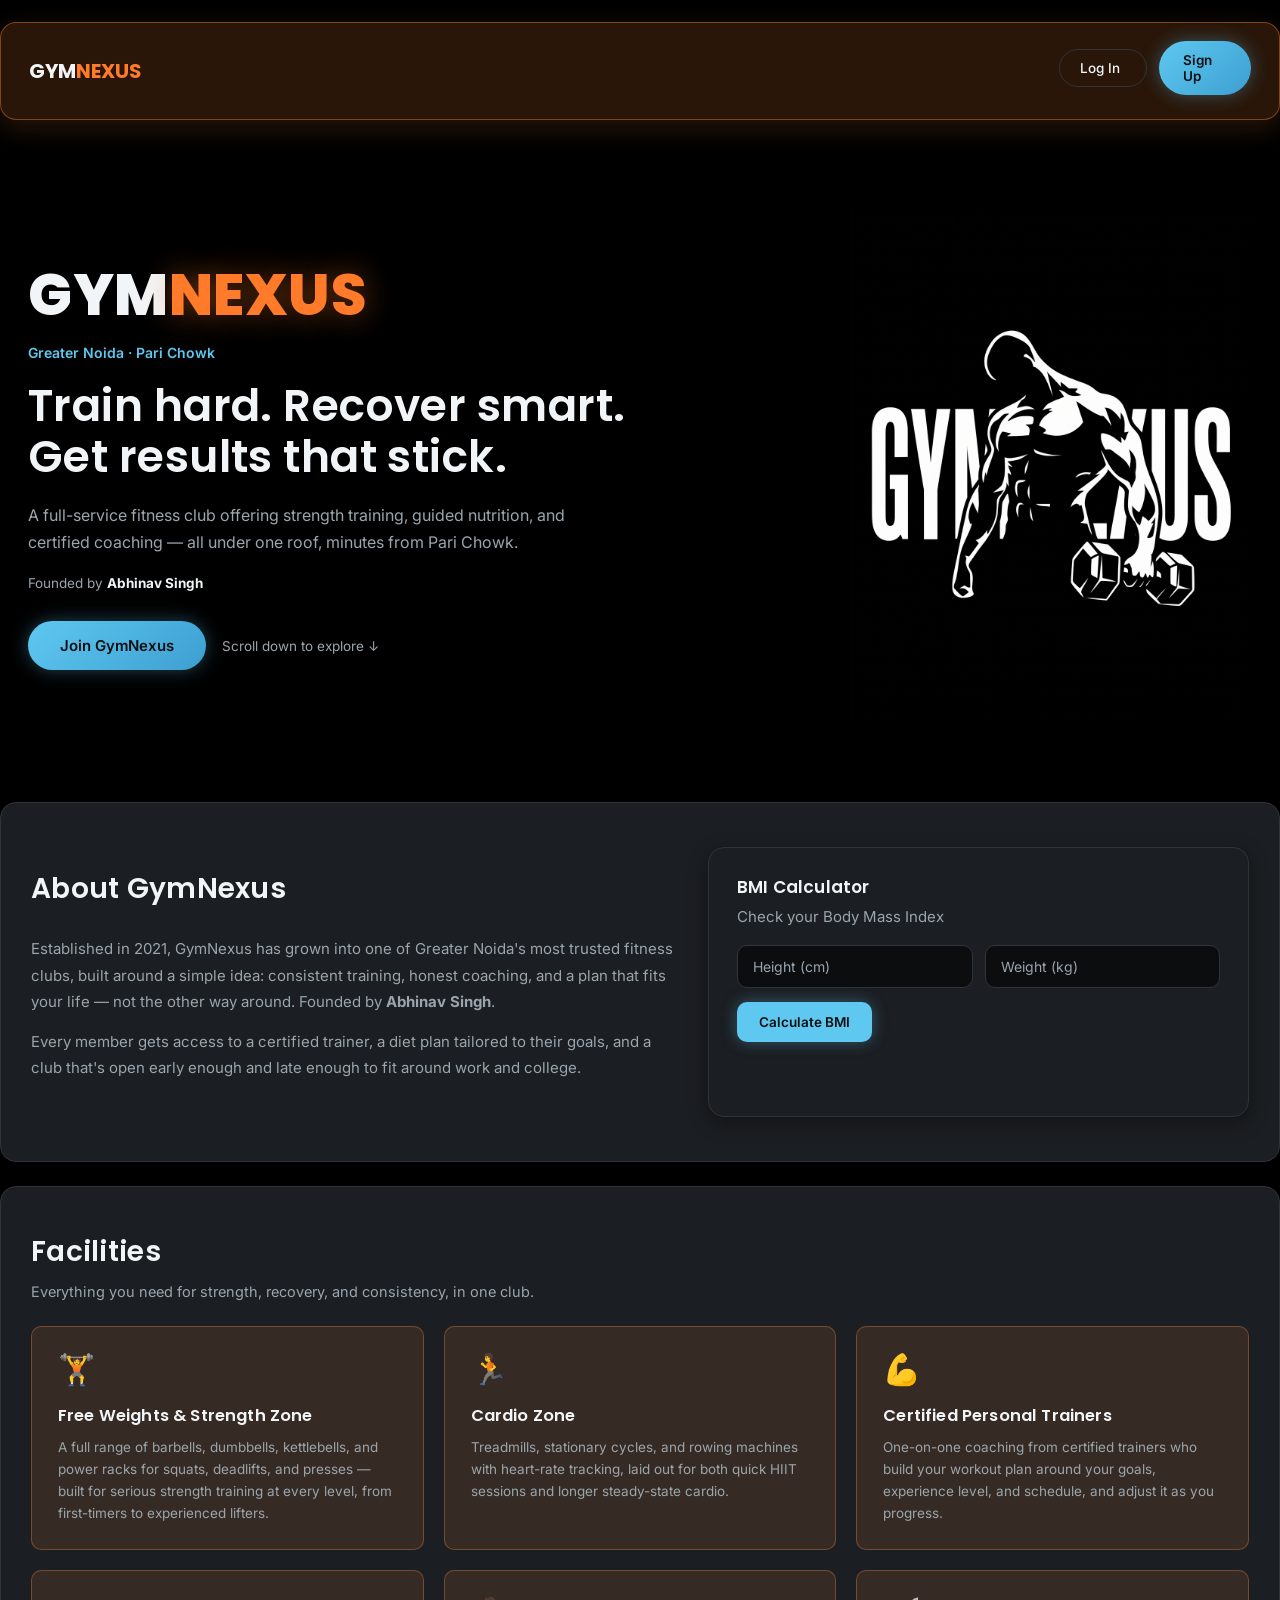
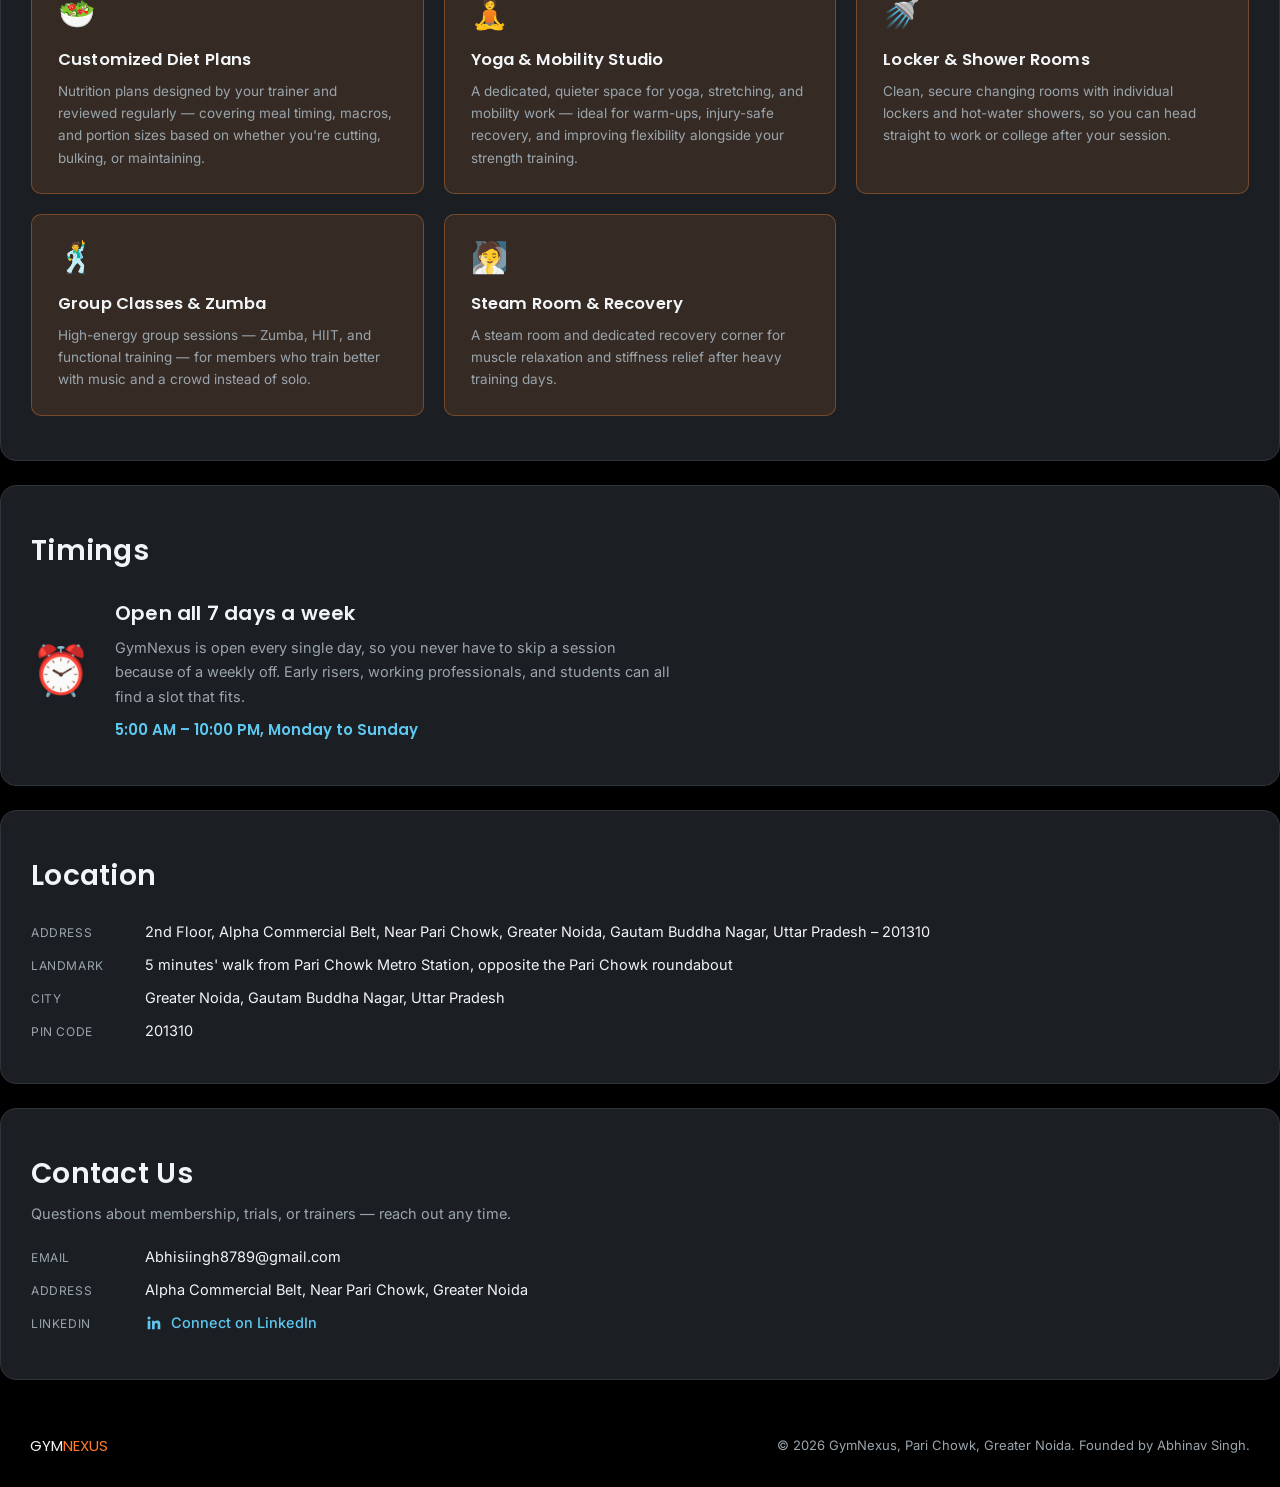
==== index.html @ 22362a80 "Initial GymNexus WORK INSIDE FRONTED ADDED BMI CALCULATOR" ====
<!DOCTYPE html>
<html lang="en">
<head>
<meta charset="UTF-8">
<meta name="viewport" content="width=device-width, initial-scale=1.0">
<title>GymNexus — Greater Noida</title>
<link rel="preconnect" href="https://fonts.googleapis.com">
<link href="https://fonts.googleapis.com/css2?family=Poppins:wght@500;600;700;800&family=Inter:wght@400;500;600&display=swap" rel="stylesheet">
<link rel="stylesheet" href="css/style.css">
<link rel="stylesheet" href="css/landing.css">
</head>
<body class="landing">

<nav class="navbar glass">
  <div class="mark">GYM<span>NEXUS</span></div>
  <div class="actions">
    <button class="btn-outline" onclick="openAuth('login')">Log In</button>
    <button class="btn-glow" onclick="openAuth('signup')">Sign Up</button>
  </div>
</nav>

<!-- HERO -->
<section class="hero">
  <div class="hero-content">
    <div class="hero-logo">GYM<span>NEXUS</span></div>
    <div class="eyebrow">Greater Noida · Pari Chowk</div>
    <h1>Train hard. Recover smart. Get results that stick.</h1>
    <p>A full-service fitness club offering strength training, guided nutrition, and certified coaching — all under one roof, minutes from Pari Chowk.</p>
    <div class="founder-note">Founded by <strong>Abhinav Singh</strong></div>
    <div class="cta-row">
      <button class="btn-glow lg pulse" onclick="openAuth('signup')">Join GymNexus</button>
      <button class="scroll-hint" onclick="document.getElementById('facilities').scrollIntoView({behavior:'smooth'})">Scroll down to explore ↓</button>
    </div>
  </div>
  <div class="hero-visual">
    <img src="assets/bodybuilder.png" alt="GymNexus">
  </div>
</section>

<!-- ABOUT / OWNER -->
<section class="section" id="about">
  <div class="section-inner glass">
    <div class="about-grid">
      <div>
        <div class="section-head"><h2>About GymNexus</h2></div>
        <p>Established in 2021, GymNexus has grown into one of Greater Noida's most trusted fitness clubs, built around a simple idea: consistent training, honest coaching, and a plan that fits your life — not the other way around. Founded by <strong>Abhinav Singh</strong>.</p>
        <p>Every member gets access to a certified trainer, a diet plan tailored to their goals, and a club that's open early enough and late enough to fit around work and college.</p>
      </div>
      <div class="bmi-card glass">
        <h3>BMI Calculator</h3>
        <p class="bmi-sub">Check your Body Mass Index</p>
        <div class="form-row">
          <input id="bmiHeight" type="number" placeholder="Height (cm)">
          <input id="bmiWeight" type="number" placeholder="Weight (kg)">
        </div>
        <button class="action" onclick="calculateBMI()">Calculate BMI</button>
        <div id="bmiResult" class="bmi-result"></div>
      </div>
    </div>
  </div>
</section>

<!-- FACILITIES -->
<section class="section" id="facilities">
  <div class="section-inner glass">
    <div class="section-head">
      <h2>Facilities</h2>
      <p>Everything you need for strength, recovery, and consistency, in one club.</p>
    </div>
    <div class="facility-grid">
      <div class="facility-card info-card">
        <span class="icon">🏋️</span>
        <h3>Free Weights & Strength Zone</h3>
        <p>A full range of barbells, dumbbells, kettlebells, and power racks for squats, deadlifts, and presses — built for serious strength training at every level, from first-timers to experienced lifters.</p>
      </div>
      <div class="facility-card info-card">
        <span class="icon">🏃</span>
        <h3>Cardio Zone</h3>
        <p>Treadmills, stationary cycles, and rowing machines with heart-rate tracking, laid out for both quick HIIT sessions and longer steady-state cardio.</p>
      </div>
      <div class="facility-card info-card">
        <span class="icon">💪</span>
        <h3>Certified Personal Trainers</h3>
        <p>One-on-one coaching from certified trainers who build your workout plan around your goals, experience level, and schedule, and adjust it as you progress.</p>
      </div>
      <div class="facility-card info-card">
        <span class="icon">🥗</span>
        <h3>Customized Diet Plans</h3>
        <p>Nutrition plans designed by your trainer and reviewed regularly — covering meal timing, macros, and portion sizes based on whether you're cutting, bulking, or maintaining.</p>
      </div>
      <div class="facility-card info-card">
        <span class="icon">🧘</span>
        <h3>Yoga & Mobility Studio</h3>
        <p>A dedicated, quieter space for yoga, stretching, and mobility work — ideal for warm-ups, injury-safe recovery, and improving flexibility alongside your strength training.</p>
      </div>
      <div class="facility-card info-card">
        <span class="icon">🚿</span>
        <h3>Locker & Shower Rooms</h3>
        <p>Clean, secure changing rooms with individual lockers and hot-water showers, so you can head straight to work or college after your session.</p>
      </div>
      <div class="facility-card info-card">
        <span class="icon">🕺</span>
        <h3>Group Classes & Zumba</h3>
        <p>High-energy group sessions — Zumba, HIIT, and functional training — for members who train better with music and a crowd instead of solo.</p>
      </div>
      <div class="facility-card info-card">
        <span class="icon">🧖</span>
        <h3>Steam Room & Recovery</h3>
        <p>A steam room and dedicated recovery corner for muscle relaxation and stiffness relief after heavy training days.</p>
      </div>
    </div>
  </div>
</section>

<!-- TIMINGS -->
<section class="section" id="timings">
  <div class="section-inner glass">
    <div class="section-head"><h2>Timings</h2></div>
    <div class="timings-single">
      <div class="icon-big">⏰</div>
      <div>
        <h3>Open all 7 days a week</h3>
        <p>GymNexus is open every single day, so you never have to skip a session because of a weekly off. Early risers, working professionals, and students can all find a slot that fits.</p>
        <div class="hours">5:00 AM – 10:00 PM, Monday to Sunday</div>
      </div>
    </div>
  </div>
</section>

<!-- LOCATION -->
<section class="section" id="location">
  <div class="section-inner glass">
    <div class="section-head"><h2>Location</h2></div>
    <div class="info-list">
      <div class="row"><div class="k">Address</div><div class="v">2nd Floor, Alpha Commercial Belt, Near Pari Chowk, Greater Noida, Gautam Buddha Nagar, Uttar Pradesh – 201310</div></div>
      <div class="row"><div class="k">Landmark</div><div class="v">5 minutes' walk from Pari Chowk Metro Station, opposite the Pari Chowk roundabout</div></div>
      <div class="row"><div class="k">City</div><div class="v">Greater Noida, Gautam Buddha Nagar, Uttar Pradesh</div></div>
      <div class="row"><div class="k">PIN Code</div><div class="v">201310</div></div>
    </div>
  </div>
</section>

<!-- CONTACT -->
<section class="section" id="contact">
  <div class="section-inner glass">
    <div class="section-head">
      <h2>Contact Us</h2>
      <p>Questions about membership, trials, or trainers — reach out any time.</p>
    </div>
    <div class="info-list">
      <div class="row"><div class="k">Email</div><div class="v">Abhisiingh8789@gmail.com</div></div>
      <div class="row"><div class="k">Address</div><div class="v">Alpha Commercial Belt, Near Pari Chowk, Greater Noida</div></div>
      <div class="row"><div class="k">LinkedIn</div><div class="v">
        <a class="social-link" href="https://www.linkedin.com/in/abhinav-singh-5790a42b5/" target="_blank" rel="noopener">
          <svg viewBox="0 0 24 24" width="18" height="18" fill="currentColor"><path d="M20.45 20.45h-3.55v-5.57c0-1.33-.02-3.04-1.85-3.04-1.85 0-2.14 1.45-2.14 2.94v5.67H9.36V9h3.41v1.56h.05c.47-.9 1.63-1.85 3.36-1.85 3.6 0 4.27 2.37 4.27 5.45v6.29zM5.34 7.43a2.06 2.06 0 1 1 0-4.12 2.06 2.06 0 0 1 0 4.12zM7.12 20.45H3.56V9h3.56v11.45z"/></svg>
          <span>Connect on LinkedIn</span>
        </a>
      </div></div>
    </div>
  </div>
</section>

<footer>
  <div class="mark">GYM<span>NEXUS</span></div>
  <div>© 2026 GymNexus, Pari Chowk, Greater Noida. Founded by Abhinav Singh.</div>
</footer>

<!-- AUTH MODAL -->
<div class="modal-overlay" id="authModal">
  <div class="modal-box glass">
    <div class="modal-head">
      <h2>Welcome to GymNexus</h2>
      <button class="modal-close" onclick="closeAuth()">✕</button>
    </div>
    <div class="modal-tabs">
      <button id="tabLogin" class="active" onclick="switchTab('login')">Log In</button>
      <button id="tabSignup" onclick="switchTab('signup')">Sign Up</button>
    </div>
    <div class="modal-body">
      <form class="modal-form active" id="formLogin" onsubmit="event.preventDefault(); submitAuth('login')">
        <label>Email or Phone</label>
        <input id="loginId" placeholder="you@example.com" required>
        <label>Password</label>
        <input id="loginPass" type="password" placeholder="••••••••" required>
        <label>Log In As</label>
        <select id="loginRole">
          <option value="member">Member</option>
          <option value="admin">Admin</option>
        </select>
        <button type="submit" class="btn-glow">Log In</button>
      </form>
      <form class="modal-form" id="formSignup" onsubmit="event.preventDefault(); submitAuth('signup')">
        <label>Full Name</label>
        <input id="suName" placeholder="Your name" required>
        <label>Phone</label>
        <input id="suPhone" placeholder="Phone number" required>
        <label>Password</label>
        <input id="suPass" type="password" placeholder="Create a password" required>
        <label>Choose a Plan</label>
        <select id="suPlan">
          <option value="monthly">Monthly — ₹1,500 / month</option>
          <option value="quarterly">Quarterly — ₹4,000 / 3 months</option>
          <option value="yearly">Yearly — ₹12,000 / year</option>
        </select>
        <button type="submit" class="btn-glow">Create Account</button>
      </form>
    </div>
  </div>
</div>

<script src="js/landing.js"></script>
</body>
</html>
---- css/style.css ----
/* ============================================
   GymNexus — Shared Theme (solid, no glass)
   Charcoal black base + light blue accent
   ============================================ */

:root{
  --bg:#000000;
  --panel:#1b1e22;
  --panel-alt:#22262b;
  --border:#2f343a;
  --blue:#5ec8f0;
  --blue-soft:rgba(94,200,240,0.16);
  --blue-glow:rgba(94,200,240,0.35);
  --orange:#ff7a29;
  --orange-glow:rgba(255,122,41,0.45);
  --text:#f2f5f7;
  --text-dim:#9aa5ad;
  --good:#7fe0ac;
  --warn:#f0c95e;
  --bad:#f28b7e;
  --radius:16px;
  --radius-sm:10px;
}

*{box-sizing:border-box; margin:0; padding:0;}
html,body{height:100%;}
body{
  background:var(--bg);
  color:var(--text);
  font-family:'Inter',sans-serif;
  font-size:15px;
  min-height:100vh;
}

h1,h2,h3,.display{font-family:'Poppins',sans-serif; font-weight:600; letter-spacing:0.01em;}

/* ---------------- Layout shell ---------------- */
.shell{display:flex; min-height:100vh; padding:22px; gap:22px;}

/* Solid card (previously glass) */
.glass{
  background:var(--panel);
  border:1px solid var(--border);
  border-radius:var(--radius);
  box-shadow:0 6px 20px rgba(0,0,0,0.35);
}

/* ---------------- Sidebar ---------------- */
.sidebar{
  width:240px;
  flex-shrink:0;
  display:flex;
  flex-direction:column;
  height:calc(100vh - 44px);
  position:sticky;
  top:22px;
}
.brand{padding:30px 24px 24px; border-bottom:1px solid var(--border);}
.brand .mark{font-family:'Poppins',sans-serif; font-size:23px; font-weight:700; color:var(--text);}
.brand .mark span{color:var(--orange);}
.brand .sub{color:var(--text-dim); font-size:11.5px; margin-top:5px; letter-spacing:0.06em; text-transform:uppercase;}
nav{padding:18px 14px; flex:1;}
nav button{
  display:flex; align-items:center; gap:12px; width:100%; text-align:left;
  background:none; border:none; color:var(--text-dim);
  font-family:'Inter',sans-serif; font-size:14.5px; font-weight:500;
  padding:13px 16px; border-radius:var(--radius-sm); cursor:pointer; margin-bottom:6px;
  transition:background 0.15s, color 0.15s;
}
nav button .dot{width:7px; height:7px; border-radius:50%; background:var(--text-dim); flex-shrink:0; transition:background 0.15s, box-shadow 0.15s;}
nav button:hover{background:var(--panel-alt); color:var(--text);}
nav button.active{background:var(--blue-soft); color:var(--text);}
nav button.active .dot{background:var(--blue); box-shadow:0 0 8px var(--blue-glow);}
.sidebar-foot{padding:18px 24px; border-top:1px solid var(--border); color:var(--text-dim); font-size:12.5px; line-height:1.6;}
.sidebar-foot strong{color:var(--text);}

/* ---------------- Main ---------------- */
main{flex:1; min-width:0; display:flex; flex-direction:column; gap:22px;}
.topbar{display:flex; align-items:center; justify-content:space-between; padding:24px 32px;}
.topbar h1{font-size:23px;}
.topbar .meta{color:var(--text-dim); font-size:13px;}
.content{flex:1; display:flex; flex-direction:column; gap:22px;}
.section{display:none; flex-direction:column; gap:22px;}
.section.active{display:flex;}

/* ---------------- Stat blocks ---------------- */
.stats-row{display:grid; grid-template-columns:repeat(4,1fr); gap:18px;}
.stat-block{padding:26px 28px;}
.stat-block .num{font-family:'Poppins',sans-serif; font-size:46px; font-weight:700; line-height:1; color:var(--text);}
.stat-block .num.accent{color:var(--blue);}
.stat-block .label{color:var(--text-dim); font-size:13px; margin-top:10px; letter-spacing:0.03em;}

/* ---------------- Panels ---------------- */
.panel{padding:0;}
.panel-head{display:flex; justify-content:space-between; align-items:center; padding:20px 26px; border-bottom:1px solid var(--border);}
.panel-head h2{font-size:18px;}
.panel-body{padding:22px 26px;}

table{width:100%; border-collapse:collapse;}
th{text-align:left; color:var(--text-dim); font-size:12px; letter-spacing:0.05em; text-transform:uppercase; padding:10px 12px; border-bottom:1px solid var(--border); font-weight:500;}
td{padding:14px 12px; border-bottom:1px solid var(--border); font-size:14.5px;}
tr:last-child td{border-bottom:none;}

.pill{display:inline-block; padding:5px 13px; border-radius:20px; font-size:12.5px; font-weight:500; letter-spacing:0.02em;}
.pill.active, .pill.present{background:rgba(127,224,172,0.14); color:var(--good);}
.pill.expiring{background:rgba(240,201,94,0.14); color:var(--warn);}
.pill.expired, .pill.absent{background:rgba(242,139,126,0.14); color:var(--bad);}

/* ---------------- Buttons ---------------- */
button.action{
  background:var(--blue); color:#0e1013; border:none; font-family:'Inter',sans-serif;
  font-weight:600; font-size:13.5px; padding:12px 22px; cursor:pointer; border-radius:var(--radius-sm);
  box-shadow:0 0 16px var(--blue-glow); transition:filter 0.15s, box-shadow 0.15s;
}
button.action:hover{filter:brightness(1.1); box-shadow:0 0 26px var(--blue-glow);}
button.ghost{
  background:var(--panel-alt); border:1px solid var(--border); color:var(--text-dim);
  font-size:13px; padding:9px 16px; cursor:pointer; border-radius:var(--radius-sm);
  font-family:'Inter',sans-serif; transition:color 0.15s, border-color 0.15s;
}
button.ghost:hover{color:var(--text); border-color:var(--blue);}

/* ---------------- Cards grid (trainers, etc.) ---------------- */
.grid-cards{display:grid; grid-template-columns:repeat(auto-fill,minmax(240px,1fr)); gap:18px;}
.info-card{background:var(--panel-alt); border:1px solid var(--border); border-radius:var(--radius-sm); padding:20px 22px;}
.info-card .name{font-family:'Poppins',sans-serif; font-size:18.5px; margin-bottom:5px;}
.info-card .spec{color:var(--blue); font-size:13px; margin-bottom:12px;}
.info-card .contact{color:var(--text-dim); font-size:13.5px;}

/* ---------------- Forms ---------------- */
.form-row{display:flex; gap:12px; margin-bottom:14px; flex-wrap:wrap;}
.form-row input, .form-row select{
  background:#0b0d0f; border:1px solid var(--border); color:var(--text);
  padding:12px 15px; border-radius:var(--radius-sm); font-family:'Inter',sans-serif;
  font-size:14px; flex:1; min-width:150px;
}
.form-row input::placeholder{color:var(--text-dim);}
.form-row input:focus, .form-row select:focus{outline:1px solid var(--blue);}

.empty{color:var(--text-dim); font-size:14px; padding:24px 0; text-align:center;}

/* ---------------- Member-side extras ---------------- */
.profile-card{display:flex; align-items:center; gap:20px; padding:26px 28px;}
.avatar{
  width:68px; height:68px; border-radius:50%; background:var(--blue-soft); color:var(--blue);
  display:flex; align-items:center; justify-content:center; font-family:'Poppins',sans-serif;
  font-size:24px; font-weight:600; flex-shrink:0;
}
.profile-card .pname{font-size:21px; font-family:'Poppins',sans-serif;}
.profile-card .pmeta{color:var(--text-dim); font-size:13.5px; margin-top:3px;}

.progress-track{width:100%; height:9px; border-radius:6px; background:var(--panel-alt); overflow:hidden; margin-top:12px;}
.progress-fill{height:100%; background:var(--blue); border-radius:6px; box-shadow:0 0 10px var(--blue-glow);}

.day-strip{display:flex; gap:10px; flex-wrap:wrap;}
.day-chip{
  width:54px; height:64px; border-radius:var(--radius-sm); background:var(--panel-alt);
  border:1px solid var(--border); display:flex; flex-direction:column; align-items:center;
  justify-content:center; gap:5px; font-size:12px; color:var(--text-dim);
}
.day-chip .d{font-weight:600; color:var(--text); font-size:15px;}
.day-chip.present{border-color:var(--good); background:rgba(127,224,172,0.08);}
.day-chip.absent{border-color:var(--bad); background:rgba(242,139,126,0.08);}

/* ---------------- Responsive ---------------- */
@media (max-width: 880px){
  .shell{flex-direction:column; padding:14px; gap:14px;}
  .sidebar{width:100%; height:auto; position:relative; top:0; flex-direction:row; align-items:center;}
  .brand{border-bottom:none; border-right:1px solid var(--border); padding:16px 18px;}
  nav{display:flex; padding:8px; flex:1; overflow-x:auto;}
  nav button{margin-bottom:0; white-space:nowrap;}
  .sidebar-foot{display:none;}
  .stats-row{grid-template-columns:repeat(2,1fr);}
}
---- css/landing.css ----
/* ============================================
   GymNexus — Landing Page Styles
   (loads after style.css, reuses its variables)
   ============================================ */

.page{max-width:1320px; margin:0 auto; padding:0 24px;}

/* Fix: style.css hides .section by default for the dashboard's tab-switching
   pattern. The landing page scrolls through sections instead, so they must
   always render here. */
body.landing .section{display:block;}

/* ---------------- Navbar (logo + auth only) — its own orange glass ---------------- */
.navbar{
  display:flex; align-items:center; justify-content:space-between;
  padding:18px 28px; margin:22px auto 0; max-width:1320px; position:sticky; top:22px; z-index:50;
  background:rgba(255,140,60,0.16);
  backdrop-filter:blur(18px) saturate(160%);
  -webkit-backdrop-filter:blur(18px) saturate(160%);
  border:1px solid rgba(255,140,60,0.4);
  box-shadow:0 8px 28px rgba(255,140,60,0.16);
}
.navbar .mark{font-family:'Poppins',sans-serif; font-size:20px; font-weight:700; color:var(--text);}
.navbar .mark span{color:var(--orange);}
.navbar .actions{display:flex; gap:12px; align-items:center;}

.btn-outline{
  background:transparent; border:1px solid var(--border); color:var(--text);
  padding:10px 20px; border-radius:30px; font-family:'Inter',sans-serif; font-weight:500;
  font-size:13.5px; cursor:pointer; transition:border-color 0.15s, background 0.15s;
}
.btn-outline:hover{border-color:var(--blue); background:var(--blue-soft);}

.btn-glow{
  background:linear-gradient(135deg, var(--blue), #3d9fd1); color:#0e1013; border:none;
  padding:11px 24px; border-radius:30px; font-family:'Inter',sans-serif; font-weight:600;
  font-size:13.5px; cursor:pointer; box-shadow:0 0 18px var(--blue-glow);
  transition:transform 0.15s, box-shadow 0.15s;
}
.btn-glow:hover{transform:translateY(-1px); box-shadow:0 0 30px var(--blue-glow);}
.btn-glow.lg{padding:15px 32px; font-size:15px;}

@keyframes pulseGlow{
  0%,100%{box-shadow:0 0 18px var(--blue-glow);}
  50%{box-shadow:0 0 34px var(--blue-glow);}
}
.btn-glow.pulse{animation:pulseGlow 2.6s ease-in-out infinite;}

/* ---------------- Hero ---------------- */
.hero{
  padding:64px 28px 76px; margin:26px auto 0; max-width:1320px;
  display:flex; flex-direction:row; align-items:center; justify-content:space-between; gap:40px;
}
.hero-content{display:flex; flex-direction:column; align-items:flex-start; gap:20px; flex:1; min-width:0;}
.hero-visual{flex:0 0 auto; width:400px; display:flex; justify-content:center; align-items:center;}
.hero-visual img{width:100%; max-width:400px; height:auto; display:block;}.hero-logo{
  font-family:'Poppins',sans-serif; font-weight:800; font-size:58px; line-height:1;
  color:var(--text); letter-spacing:0.01em;
}
.hero-logo span{color:var(--orange); text-shadow:0 0 30px var(--orange-glow);}
.hero .eyebrow{color:var(--blue); font-size:14px; font-weight:600;}
.hero h1{font-size:44px; line-height:1.15; max-width:660px;}
.hero p{color:var(--text-dim); font-size:16px; max-width:540px; line-height:1.65;}
.hero .founder-note{color:var(--text-dim); font-size:13.5px;}
.hero .founder-note strong{color:var(--text);}
.hero .cta-row{display:flex; gap:16px; margin-top:10px; align-items:center; flex-wrap:wrap;}
.scroll-hint{
  background:none; border:none; color:var(--text-dim); font-family:'Inter',sans-serif;
  font-size:13.5px; cursor:pointer; display:flex; align-items:center; gap:6px;
  transition:color 0.15s;
}
.scroll-hint:hover{color:var(--blue);}

.section{scroll-margin-top:110px;}
.section-inner{padding:44px 30px; margin:0 auto 24px; max-width:1320px; width:100%; box-sizing:border-box;}
.section-head{margin-bottom:26px;}
.section-head h2{font-size:28px; margin-bottom:10px;}
.section-head p{color:var(--text-dim); font-size:14.5px; max-width:600px;}

/* ---------------- About / owner ---------------- */
.about-grid{display:grid; grid-template-columns:1.2fr 1fr; gap:28px; align-items:center; width:100%;}
.about-grid p{color:var(--text-dim); font-size:15px; line-height:1.75; margin-bottom:14px;}
.bmi-card{padding:26px 28px;}
.bmi-card h3{font-size:17px; margin-bottom:4px;}
.bmi-sub{color:var(--text-dim); font-size:13px; margin-bottom:16px;}
.bmi-card .form-row{margin-bottom:14px;}
.bmi-result{display:flex; align-items:center; gap:14px; margin-top:16px; min-height:32px;}
.bmi-value{font-family:'Poppins',sans-serif; font-size:28px; font-weight:700; color:var(--text);}
.bmi-hint{color:var(--text-dim); font-size:13px;}

/* ---------------- Facilities ---------------- */
.facility-grid{display:grid; grid-template-columns:repeat(auto-fit,minmax(300px,1fr)); gap:20px; width:100%;}
.facility-card{
  padding:24px 26px;
  background:rgba(255,140,60,0.12);
  border:1px solid rgba(255,140,60,0.32);
}
.facility-card .icon{font-size:30px; margin-bottom:16px; display:block;}
.facility-card h3{font-size:16.5px; margin-bottom:8px;}
.facility-card p{color:var(--text-dim); font-size:13.5px; line-height:1.65;}

/* ---------------- Timings ---------------- */
.timings-single{display:flex; align-items:center; gap:24px; flex-wrap:wrap; width:100%;}
.timings-single .icon-big{font-size:48px;}
.timings-single h3{font-size:20px; margin-bottom:8px;}
.timings-single p{color:var(--text-dim); font-size:14.5px; line-height:1.7; max-width:560px;}
.timings-single .hours{color:var(--blue); font-family:'Poppins',sans-serif; font-weight:600; font-size:15px; margin-top:8px;}

/* ---------------- Location / contact ---------------- */
.info-list{display:flex; flex-direction:column; gap:16px; margin-top:6px; width:100%;}
.info-list .row{display:flex; gap:14px; align-items:flex-start;}
.info-list .row .k{color:var(--text-dim); font-size:12px; text-transform:uppercase; letter-spacing:0.05em; width:100px; flex-shrink:0; margin-top:2px;}
.info-list .row .v{font-size:14.5px;}
.social-link{display:inline-flex; align-items:center; gap:8px; color:var(--blue); text-decoration:none; font-weight:500;}
.social-link:hover{text-decoration:underline;}

/* ---------------- Footer ---------------- */
footer{
  padding:30px 30px; margin:0 auto 26px; max-width:1320px; display:flex;
  justify-content:space-between; align-items:center; color:var(--text-dim); font-size:13px;
}
footer .mark{font-family:'Poppins',sans-serif; color:var(--text); font-size:15px;}
footer .mark span{color:var(--orange);}

/* ---------------- Auth Modal ---------------- */
.modal-overlay{
  position:fixed; inset:0; background:rgba(6,7,9,0.75); display:none;
  align-items:center; justify-content:center; z-index:100; padding:20px;
}
.modal-overlay.open{display:flex;}
.modal-box{width:100%; max-width:420px; padding:0; overflow:hidden;}
.modal-head{display:flex; justify-content:space-between; align-items:center; padding:22px 26px; border-bottom:1px solid var(--border);}
.modal-head h2{font-size:18px;}
.modal-close{background:none; border:none; color:var(--text-dim); font-size:19px; cursor:pointer;}
.modal-close:hover{color:var(--text);}

.modal-tabs{display:flex; padding:16px 26px 0;}
.modal-tabs button{
  flex:1; background:none; border:none; color:var(--text-dim); font-family:'Inter',sans-serif;
  font-weight:500; font-size:14px; padding:12px 0; cursor:pointer; border-bottom:2px solid transparent;
}
.modal-tabs button.active{color:var(--text); border-bottom-color:var(--blue);}

.modal-body{padding:22px 26px 26px;}
.modal-form{display:none; flex-direction:column; gap:14px;}
.modal-form.active{display:flex;}
.modal-form input, .modal-form select{
  background:#0b0d0f; border:1px solid var(--border); color:var(--text); padding:12px 15px;
  border-radius:var(--radius-sm); font-family:'Inter',sans-serif; font-size:14px; width:100%;
}
.modal-form input::placeholder{color:var(--text-dim);}
.modal-form input:focus, .modal-form select:focus{outline:1px solid var(--blue);}
.modal-form label{color:var(--text-dim); font-size:12px; text-transform:uppercase; letter-spacing:0.04em; margin-bottom:-6px;}
.modal-form .btn-glow{margin-top:8px; width:100%;}
.modal-hint{color:var(--text-dim); font-size:12px; margin-top:4px;}

/* ---------------- Responsive ---------------- */
@media (max-width:820px){
  .hero{flex-direction:column; align-items:flex-start;}
  .hero-visual{width:280px; margin:0 auto;}
  .hero-logo{font-size:40px;}
  .hero h1{font-size:32px;}
  .about-grid, .contact-grid{grid-template-columns:1fr;}
  footer{flex-direction:column; gap:12px; text-align:center;}
}
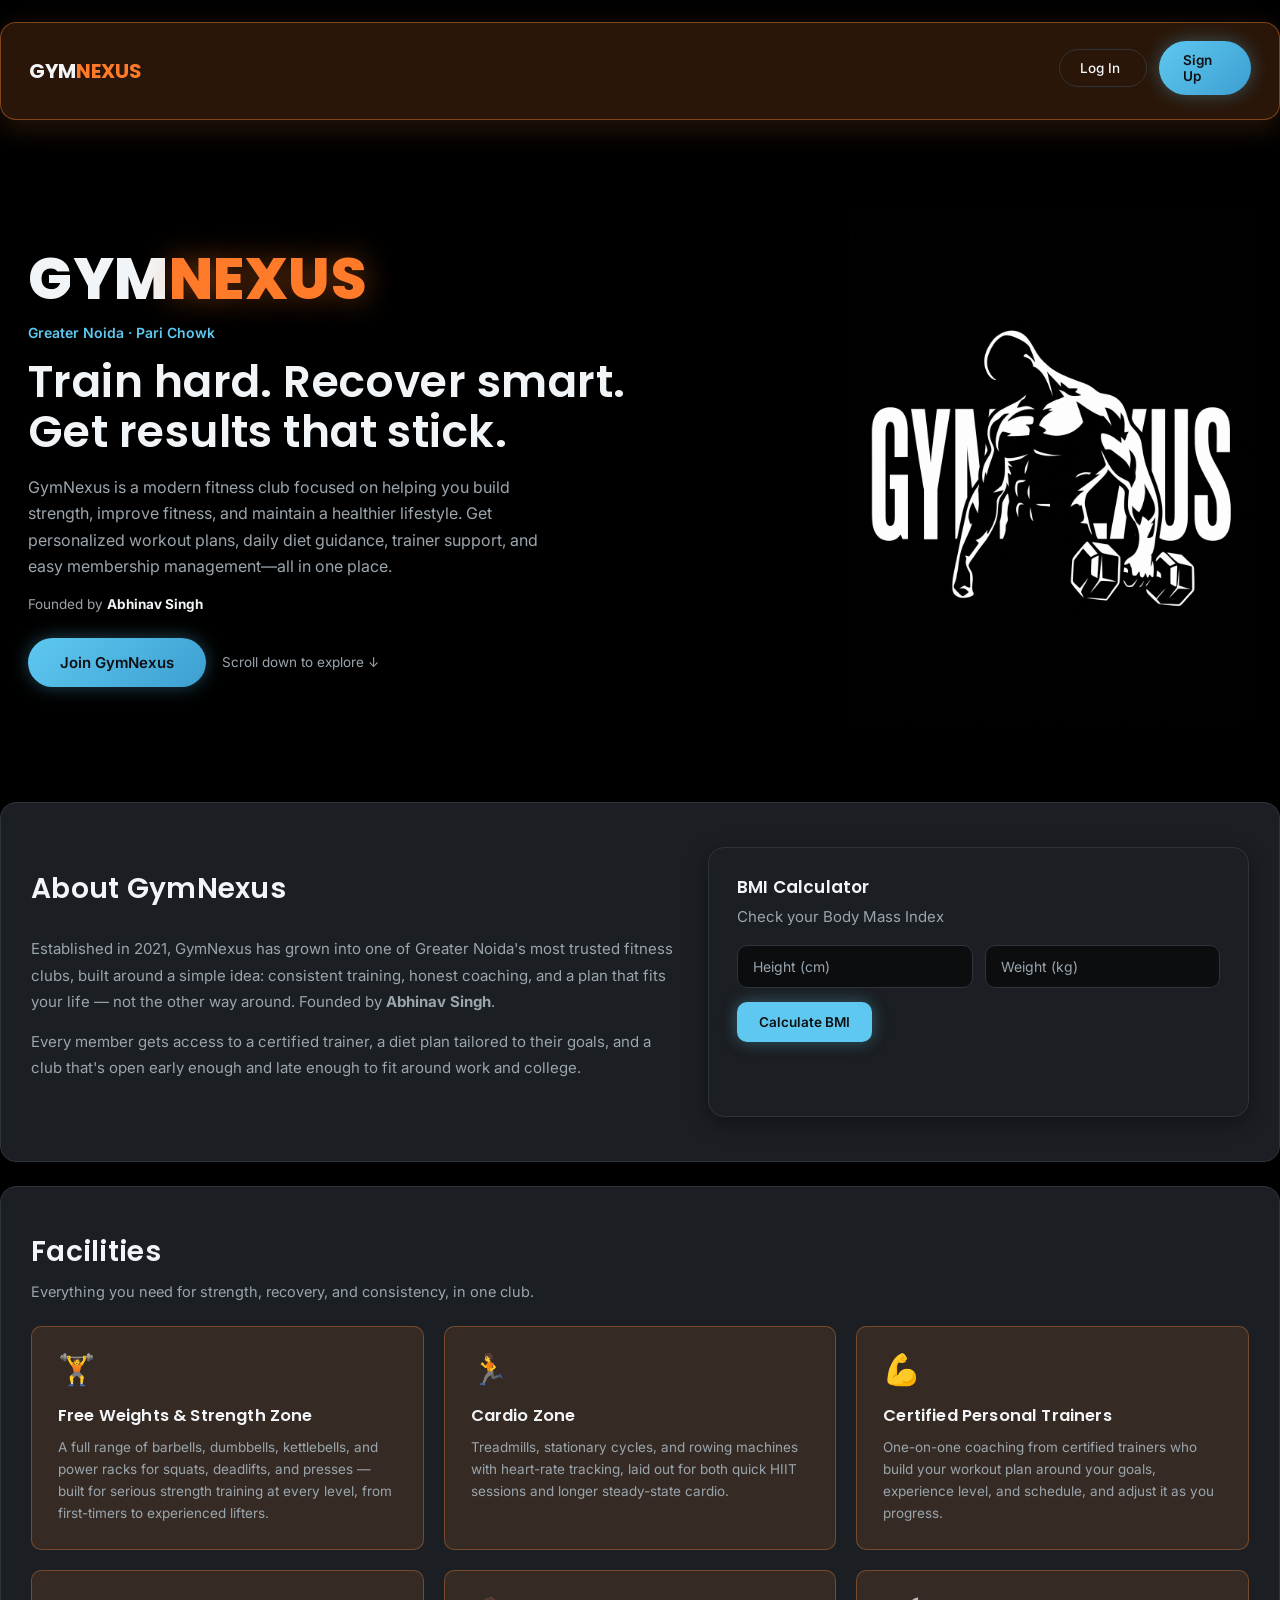
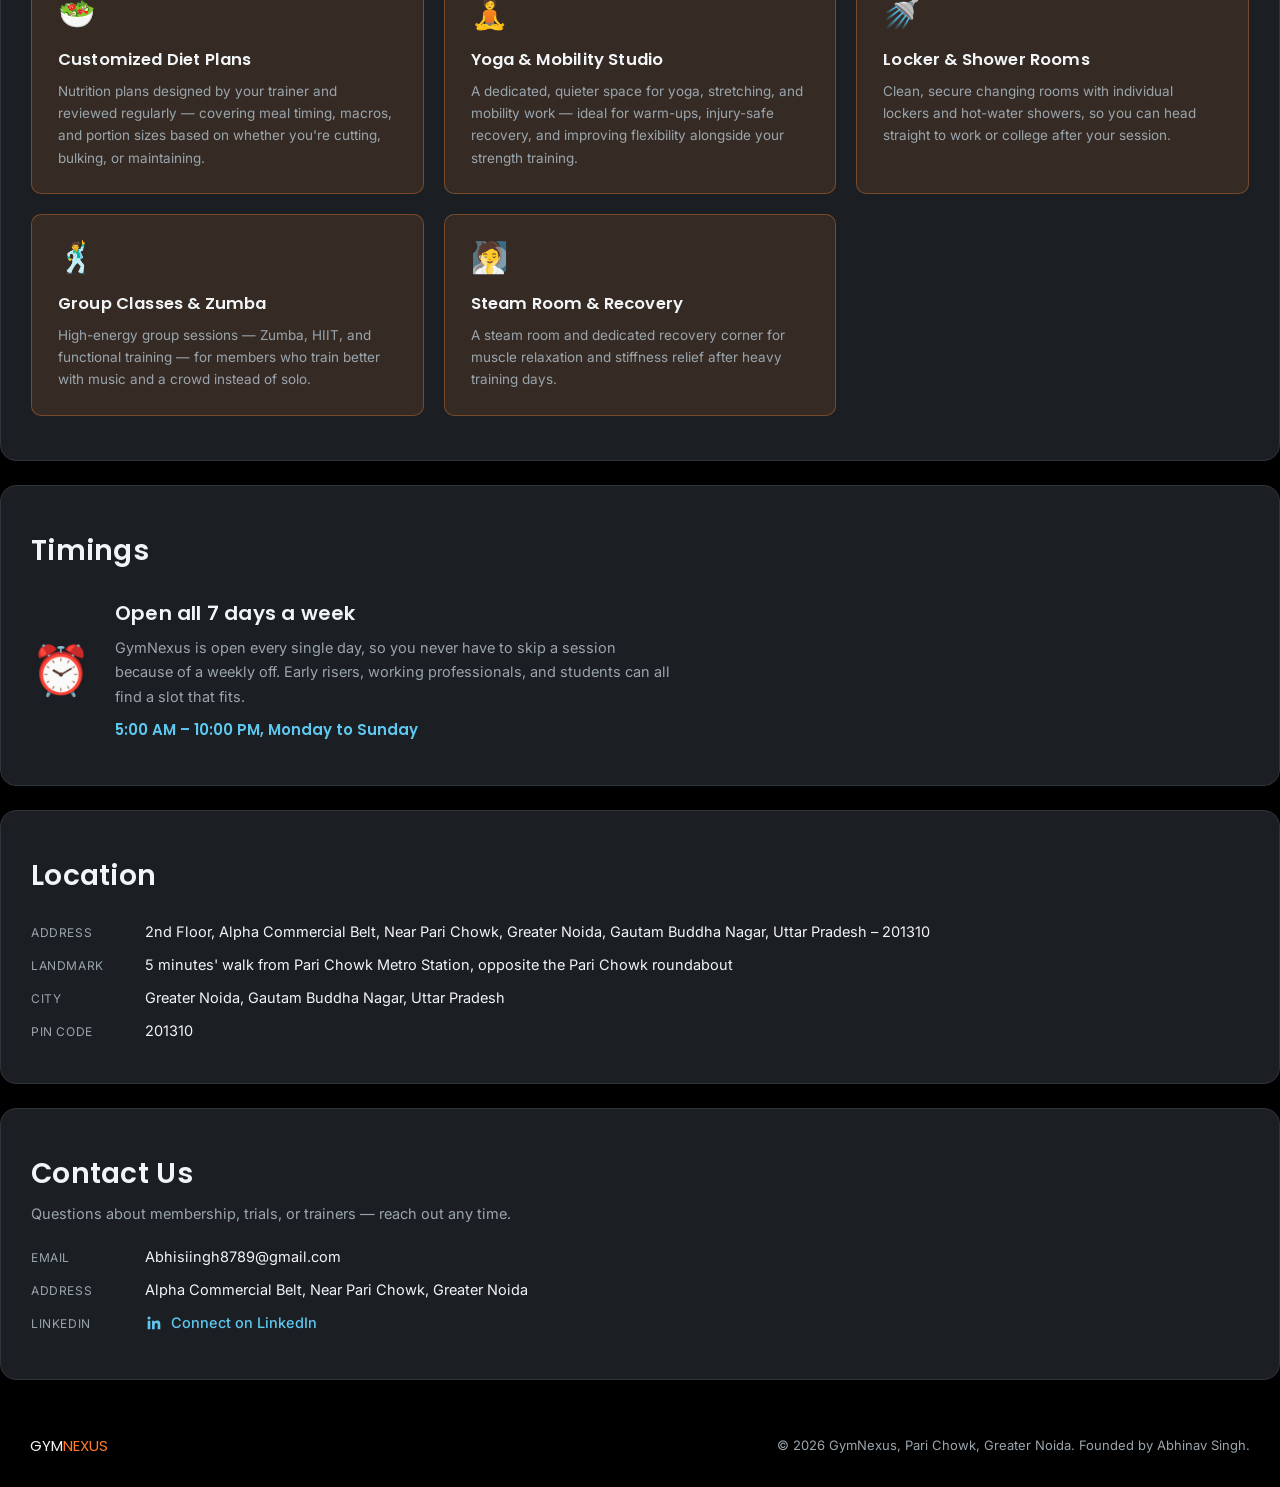
==== commit 0bc825c5: "updated attendance ststem in damin as well as member portal" ====
--- a/index.html
+++ b/index.html
@@ -25,7 +25,7 @@
     <div class="hero-logo">GYM<span>NEXUS</span></div>
     <div class="eyebrow">Greater Noida · Pari Chowk</div>
     <h1>Train hard. Recover smart. Get results that stick.</h1>
-    <p>A full-service fitness club offering strength training, guided nutrition, and certified coaching — all under one roof, minutes from Pari Chowk.</p>
+    <p>GymNexus is a modern fitness club focused on helping you build strength, improve fitness, and maintain a healthier lifestyle. Get personalized workout plans, daily diet guidance, trainer support, and easy membership management—all in one place.</p>
     <div class="founder-note">Founded by <strong>Abhinav Singh</strong></div>
     <div class="cta-row">
       <button class="btn-glow lg pulse" onclick="openAuth('signup')">Join GymNexus</button>
@@ -188,6 +188,7 @@
           <option value="admin">Admin</option>
         </select>
         <button type="submit" class="btn-glow">Log In</button>
+        <div id="loginError" class="auth-error"></div>
       </form>
       <form class="modal-form" id="formSignup" onsubmit="event.preventDefault(); submitAuth('signup')">
         <label>Full Name</label>
@@ -203,6 +204,7 @@
           <option value="yearly">Yearly — ₹12,000 / year</option>
         </select>
         <button type="submit" class="btn-glow">Create Account</button>
+        <div id="signupError" class="auth-error"></div>
       </form>
     </div>
   </div>
@@ -210,4 +212,4 @@
 
 <script src="js/landing.js"></script>
 </body>
-</html>
+</html>
--- a/css/landing.css
+++ b/css/landing.css
@@ -51,7 +51,7 @@
   padding:64px 28px 76px; margin:26px auto 0; max-width:1320px;
   display:flex; flex-direction:row; align-items:center; justify-content:space-between; gap:40px;
 }
-.hero-content{display:flex; flex-direction:column; align-items:flex-start; gap:20px; flex:1; min-width:0;}
+.hero-content{display:flex; flex-direction:column; align-items:flex-start; gap:16px; flex:1; min-width:0;}
 .hero-visual{flex:0 0 auto; width:400px; display:flex; justify-content:center; align-items:center;}
 .hero-visual img{width:100%; max-width:400px; height:auto; display:block;}.hero-logo{
   font-family:'Poppins',sans-serif; font-weight:800; font-size:58px; line-height:1;
@@ -163,3 +163,4 @@
   .about-grid, .contact-grid{grid-template-columns:1fr;}
   footer{flex-direction:column; gap:12px; text-align:center;}
 }
+.auth-error{display:none; color:var(--bad); font-size:12.5px; margin-top:8px;}
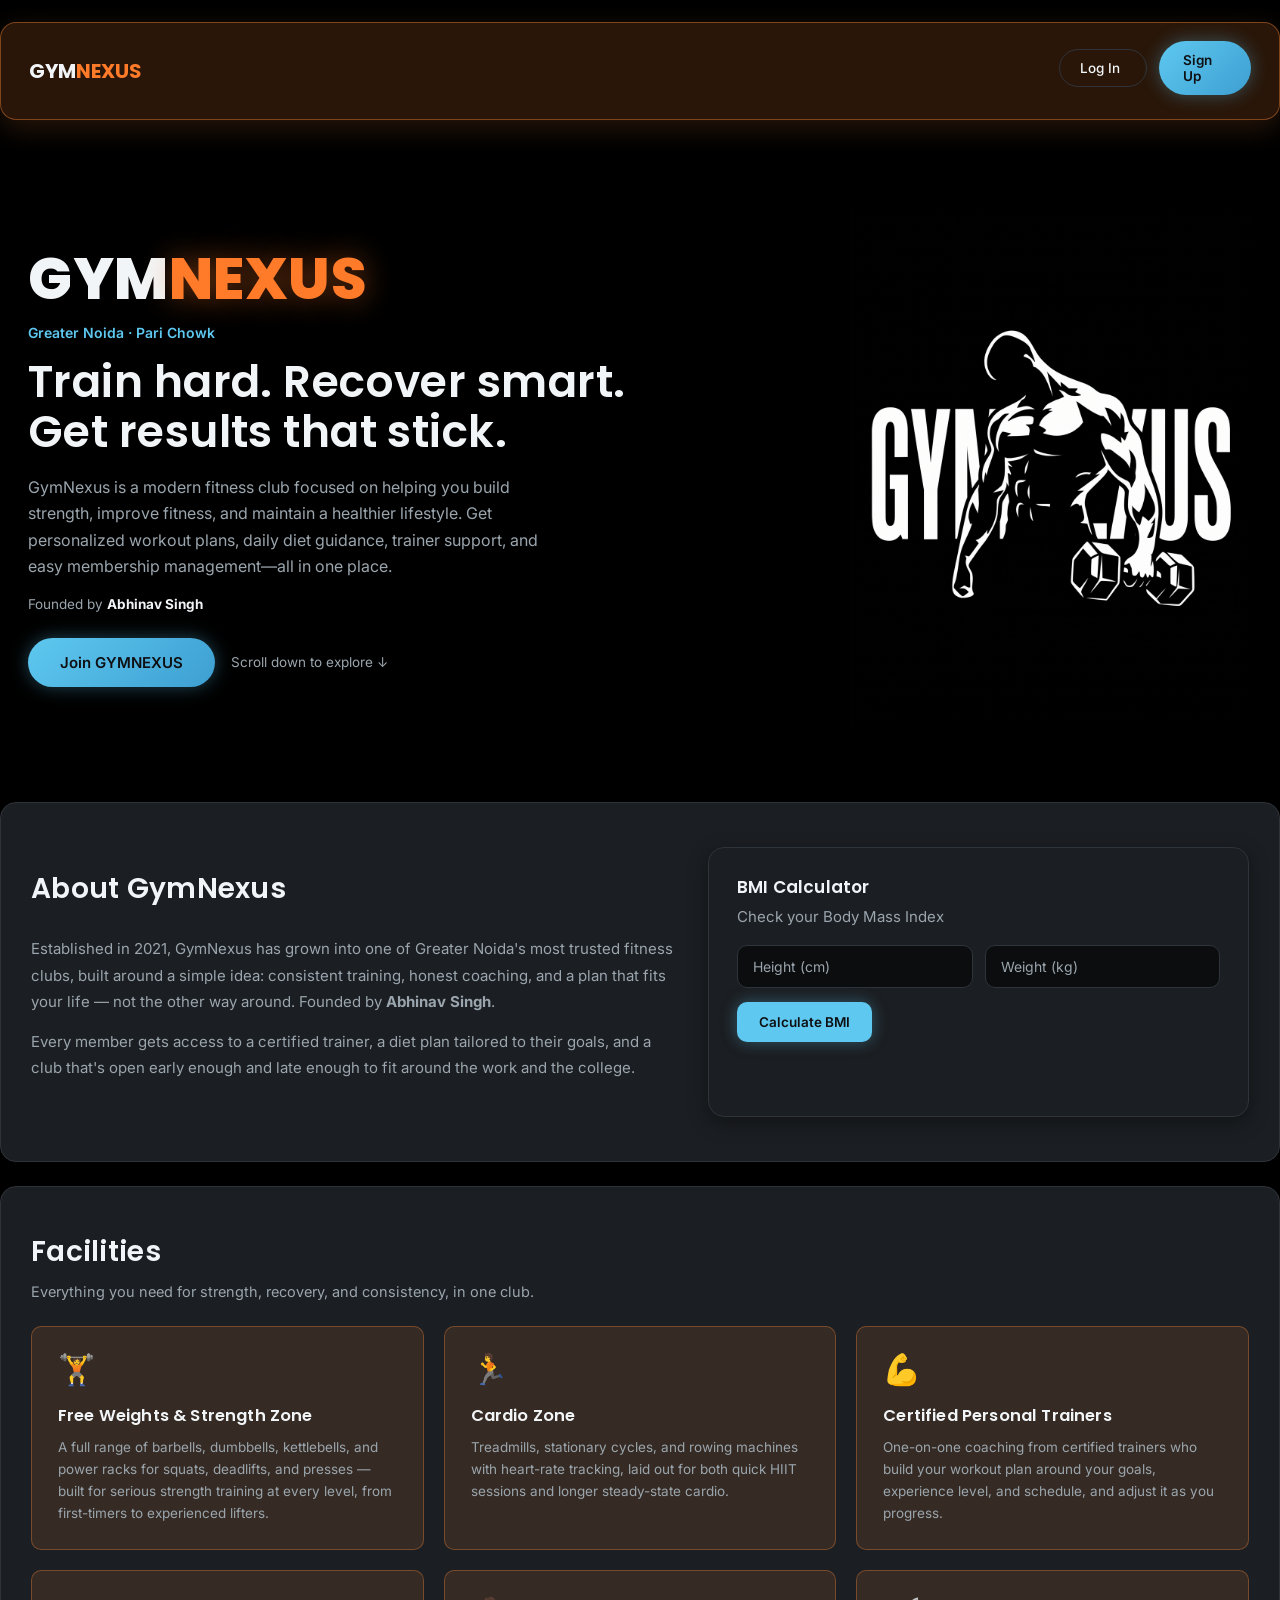
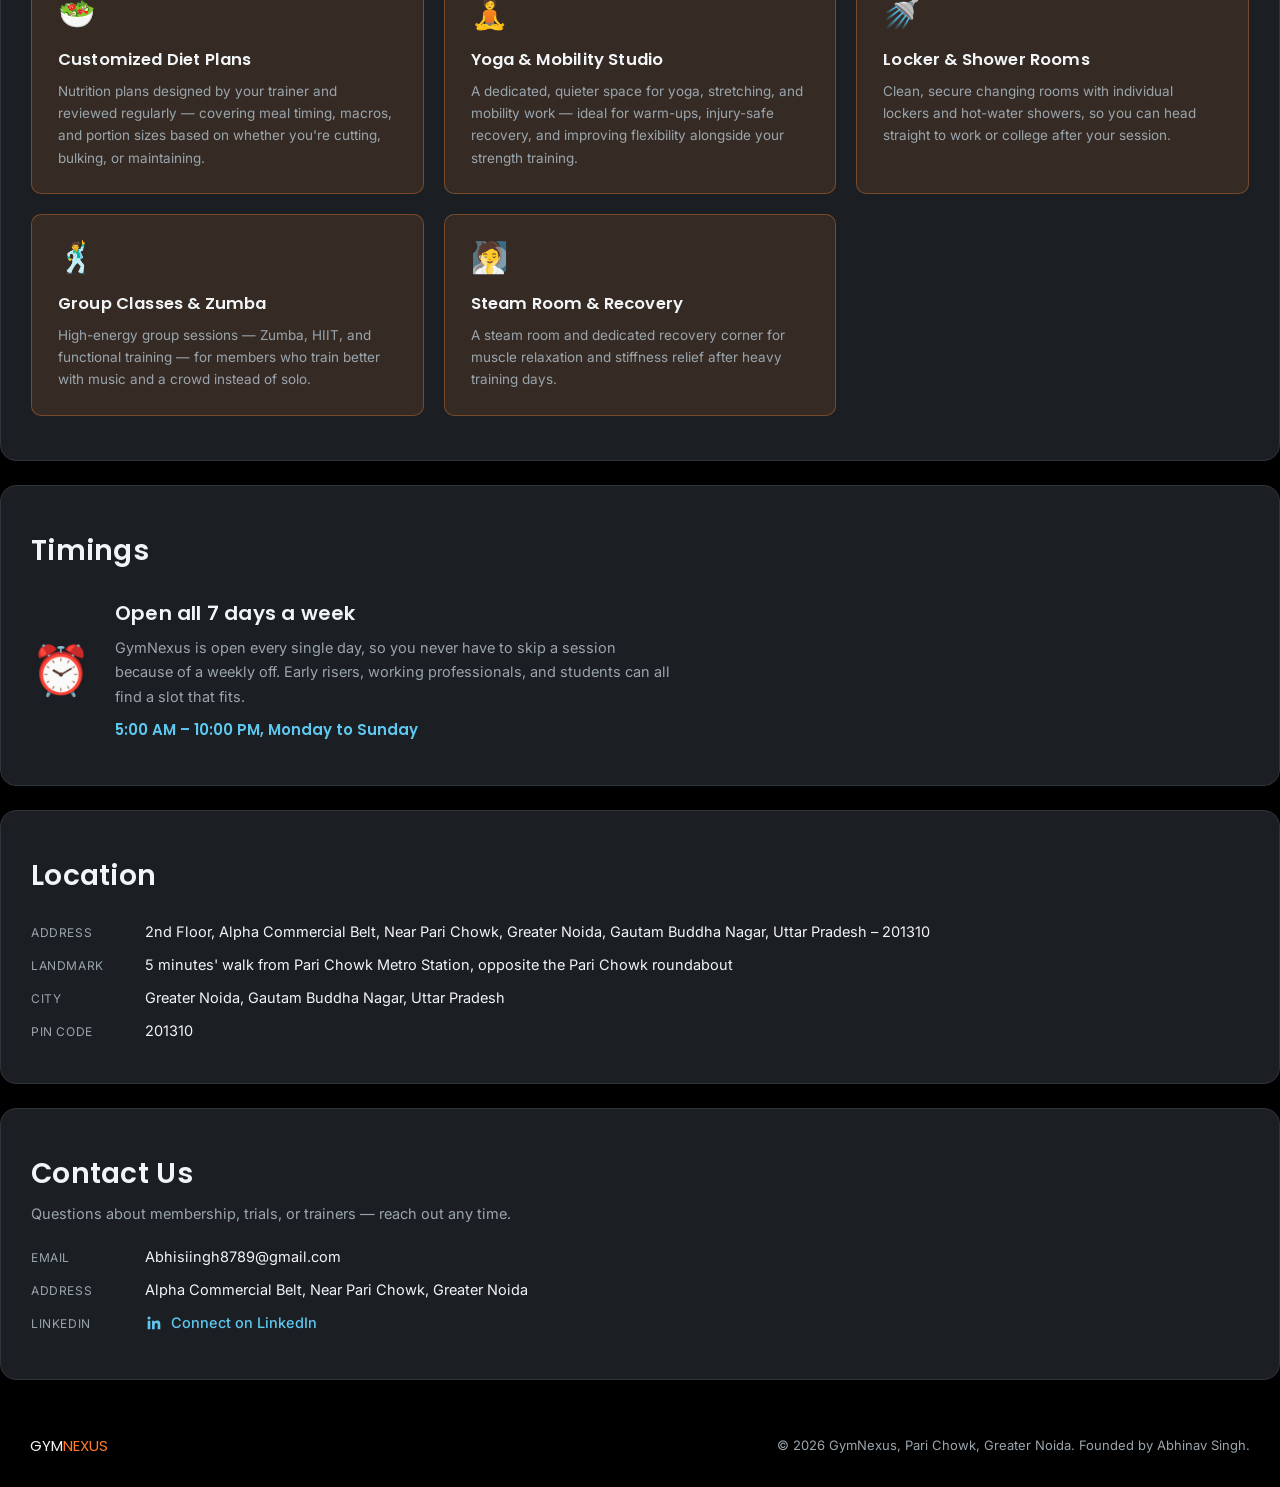
==== commit 6f8ddf27: "updated ui of the project" ====
--- a/index.html
+++ b/index.html
@@ -28,7 +28,7 @@
     <p>GymNexus is a modern fitness club focused on helping you build strength, improve fitness, and maintain a healthier lifestyle. Get personalized workout plans, daily diet guidance, trainer support, and easy membership management—all in one place.</p>
     <div class="founder-note">Founded by <strong>Abhinav Singh</strong></div>
     <div class="cta-row">
-      <button class="btn-glow lg pulse" onclick="openAuth('signup')">Join GymNexus</button>
+      <button class="btn-glow lg pulse" onclick="openAuth('signup')">Join GYMNEXUS</button>
       <button class="scroll-hint" onclick="document.getElementById('facilities').scrollIntoView({behavior:'smooth'})">Scroll down to explore ↓</button>
     </div>
   </div>
@@ -44,7 +44,7 @@
       <div>
         <div class="section-head"><h2>About GymNexus</h2></div>
         <p>Established in 2021, GymNexus has grown into one of Greater Noida's most trusted fitness clubs, built around a simple idea: consistent training, honest coaching, and a plan that fits your life — not the other way around. Founded by <strong>Abhinav Singh</strong>.</p>
-        <p>Every member gets access to a certified trainer, a diet plan tailored to their goals, and a club that's open early enough and late enough to fit around work and college.</p>
+        <p>Every member gets access to a certified trainer, a diet plan tailored to their goals, and a club that's open early enough and late enough to fit around the work and the college.</p>
       </div>
       <div class="bmi-card glass">
         <h3>BMI Calculator</h3>
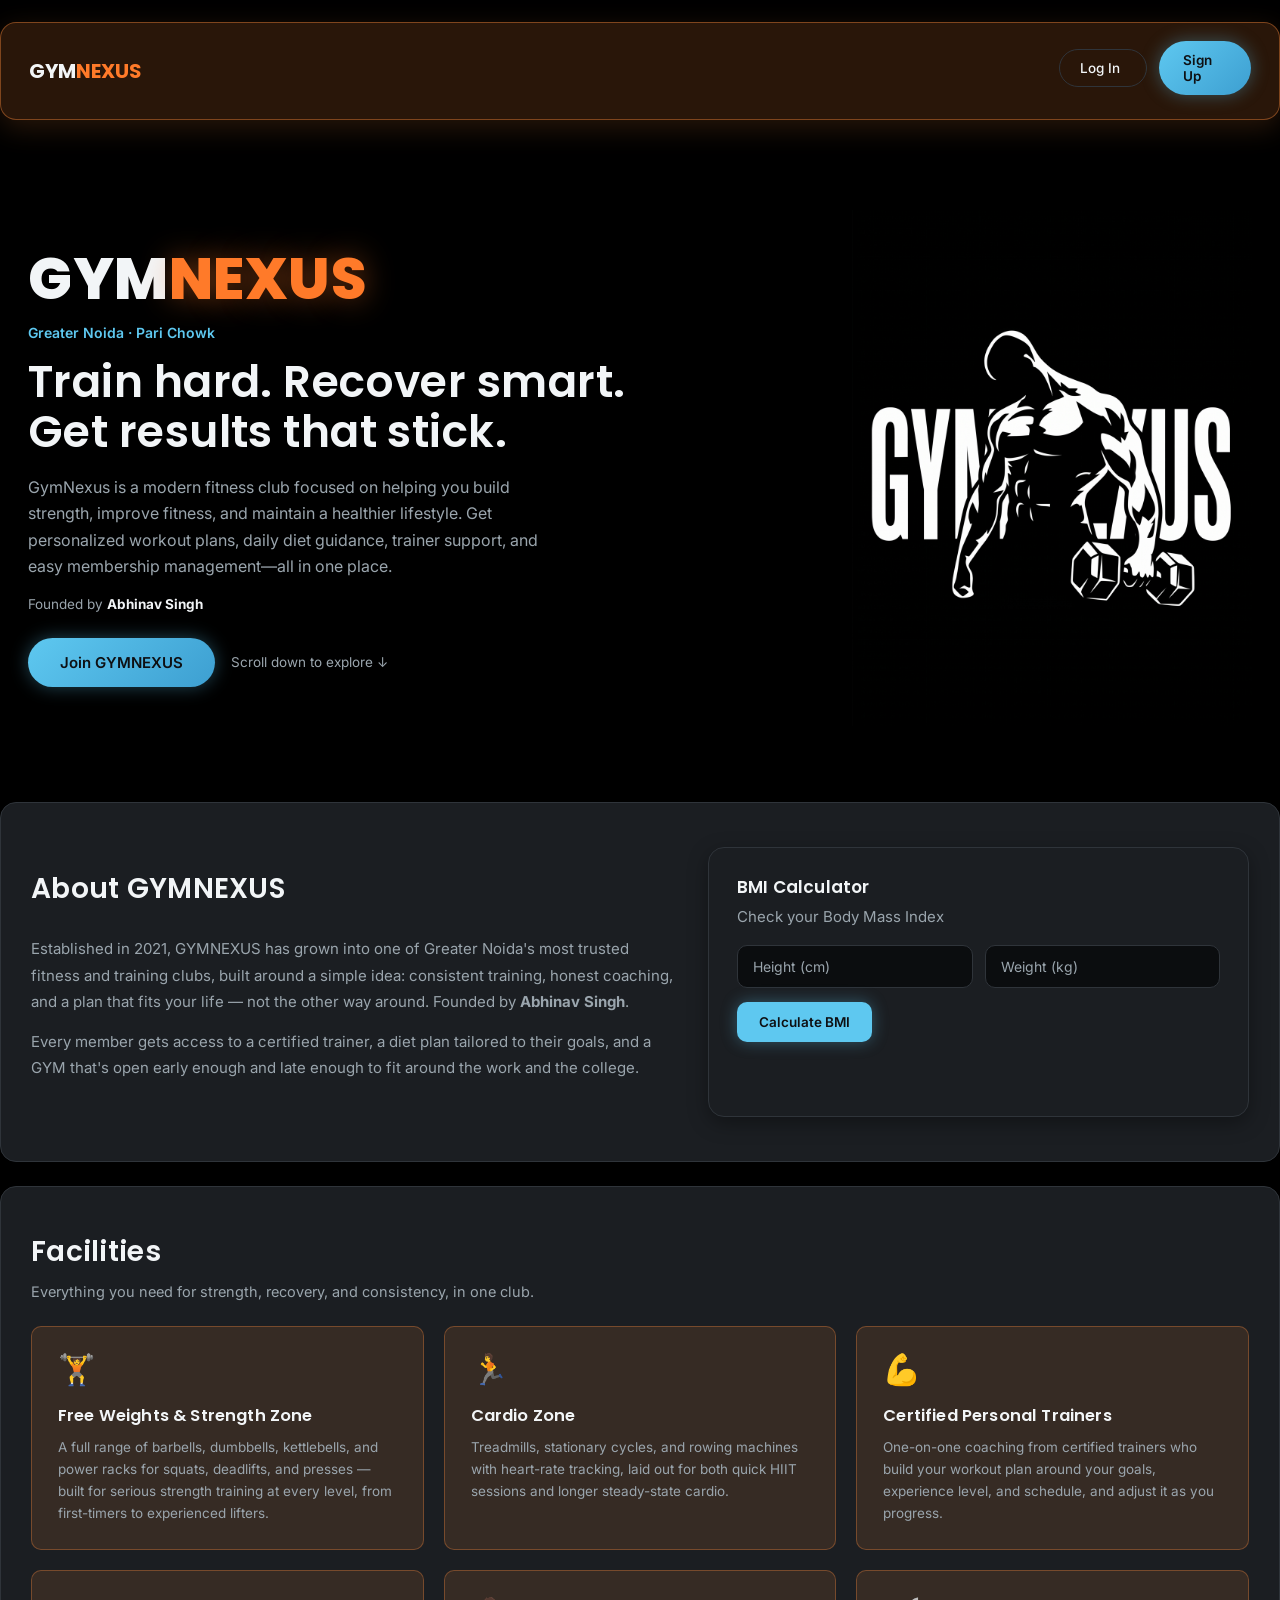
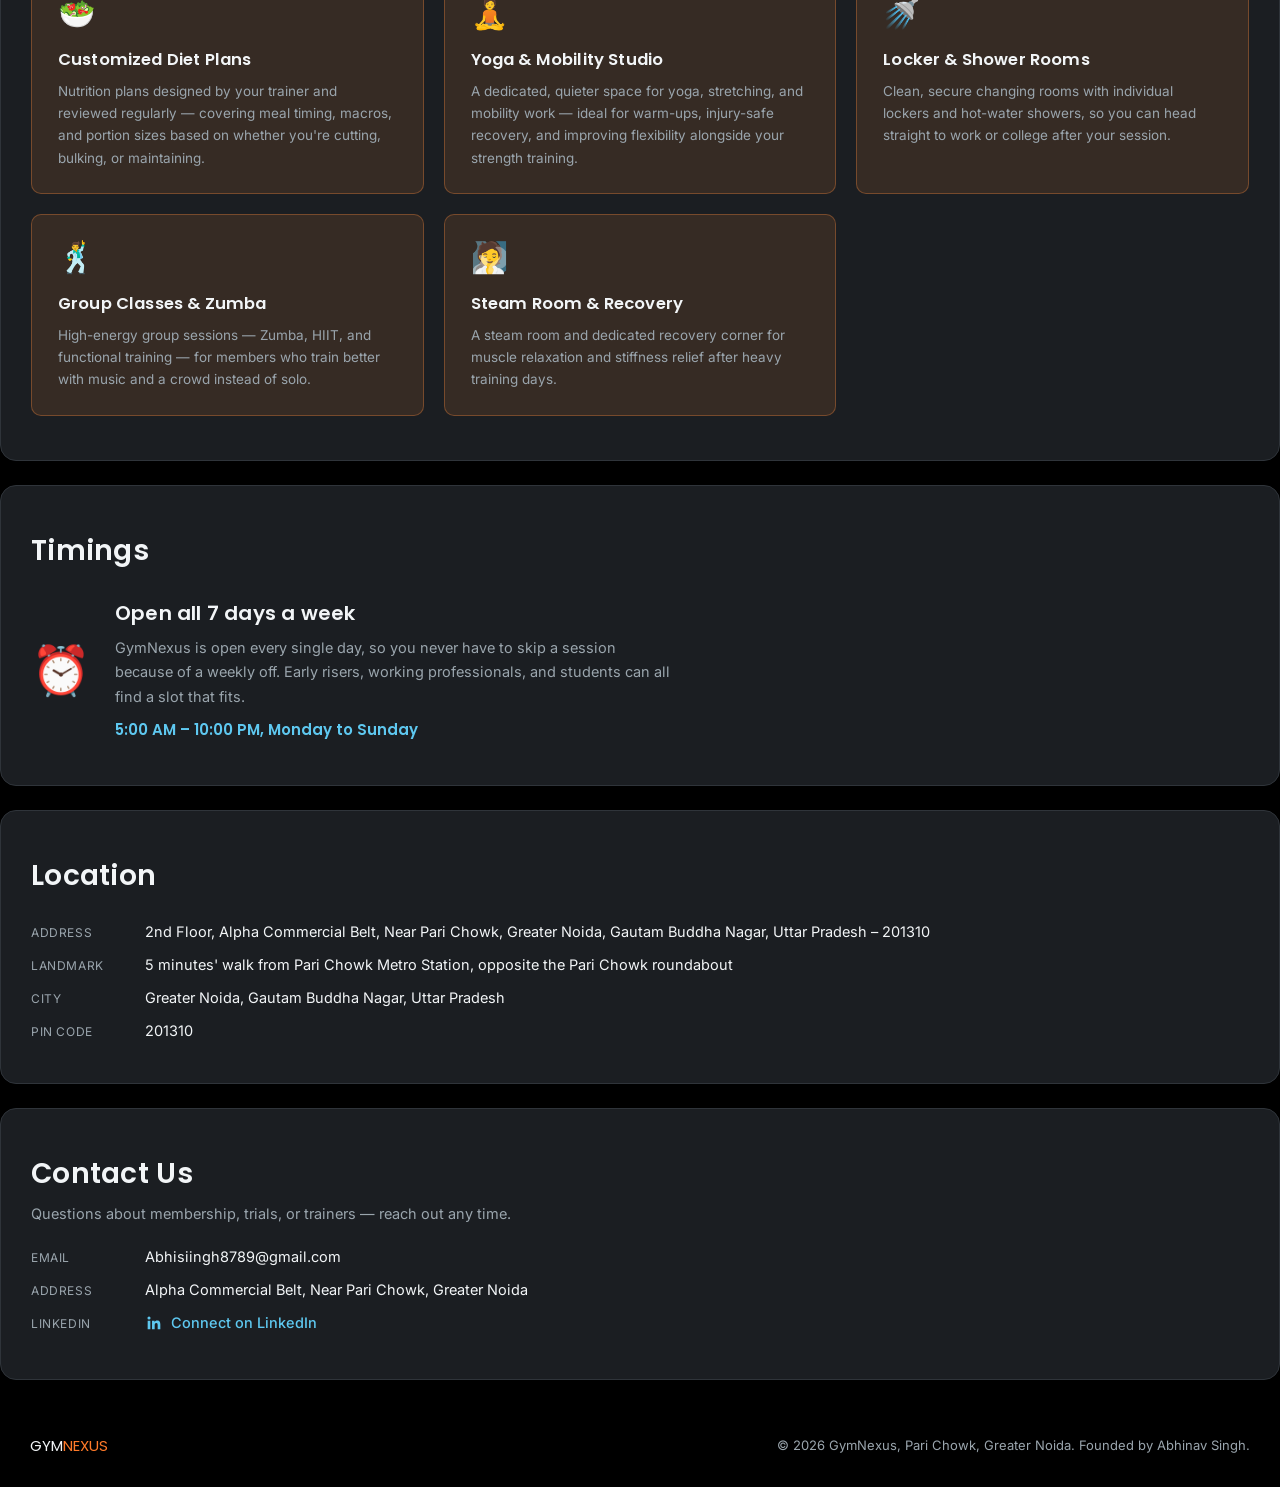
==== commit 3fa8c2b7: "again updated UI of landing page and logics of JS" ====
--- a/index.html
+++ b/index.html
@@ -42,9 +42,9 @@
   <div class="section-inner glass">
     <div class="about-grid">
       <div>
-        <div class="section-head"><h2>About GymNexus</h2></div>
-        <p>Established in 2021, GymNexus has grown into one of Greater Noida's most trusted fitness clubs, built around a simple idea: consistent training, honest coaching, and a plan that fits your life — not the other way around. Founded by <strong>Abhinav Singh</strong>.</p>
-        <p>Every member gets access to a certified trainer, a diet plan tailored to their goals, and a club that's open early enough and late enough to fit around the work and the college.</p>
+        <div class="section-head"><h2>About GYMNEXUS</h2></div>
+        <p>Established in 2021, GYMNEXUS has grown into one of Greater Noida's most trusted fitness and training clubs, built around a simple idea: consistent training, honest coaching, and a plan that fits your life — not the other way around. Founded by <strong>Abhinav Singh</strong>.</p>
+        <p>Every member gets access to a certified trainer, a diet plan tailored to their goals, and a GYM that's open early enough and late enough to fit around the work and the college.</p>
       </div>
       <div class="bmi-card glass">
         <h3>BMI Calculator</h3>
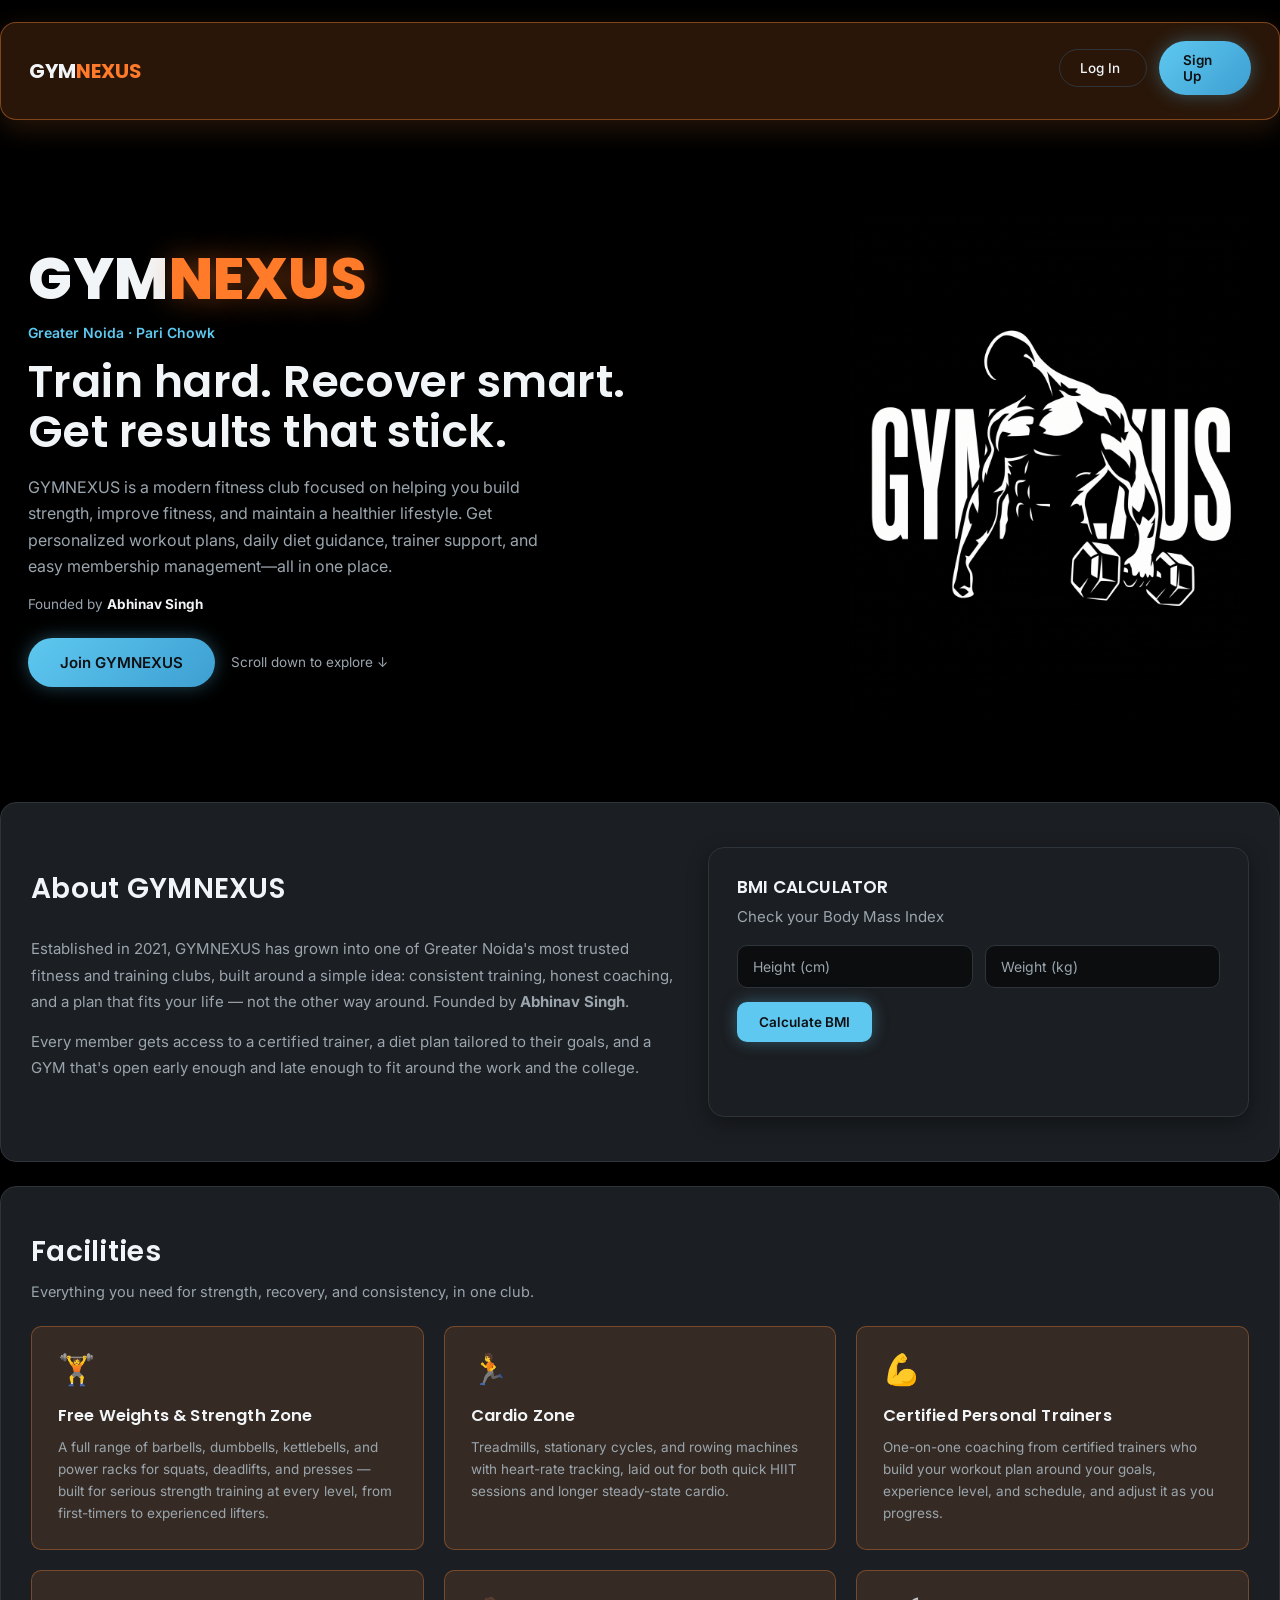
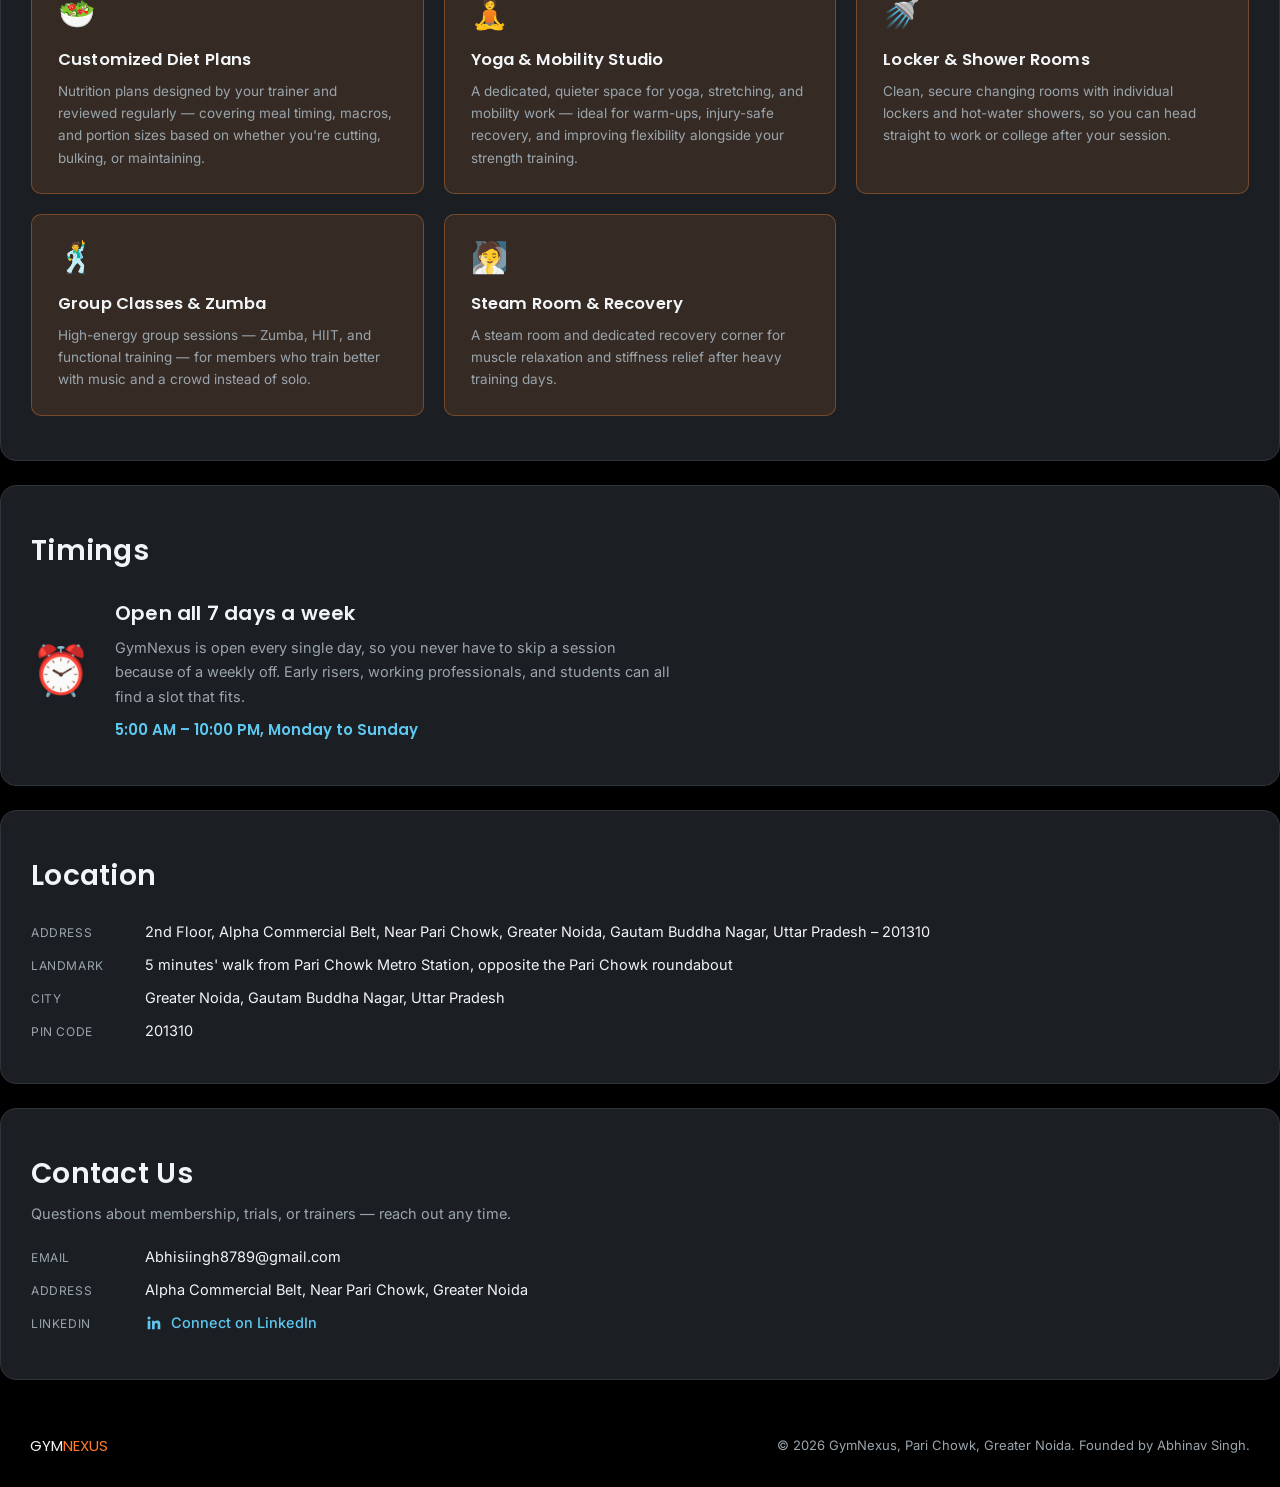
==== commit 112a949d: "updated the UI and admin portal inside the gymnexus" ====
--- a/index.html
+++ b/index.html
@@ -25,7 +25,7 @@
     <div class="hero-logo">GYM<span>NEXUS</span></div>
     <div class="eyebrow">Greater Noida · Pari Chowk</div>
     <h1>Train hard. Recover smart. Get results that stick.</h1>
-    <p>GymNexus is a modern fitness club focused on helping you build strength, improve fitness, and maintain a healthier lifestyle. Get personalized workout plans, daily diet guidance, trainer support, and easy membership management—all in one place.</p>
+    <p>GYMNEXUS is a modern fitness club focused on helping you build strength, improve fitness, and maintain a healthier lifestyle. Get personalized workout plans, daily diet guidance, trainer support, and easy membership management—all in one place.</p>
     <div class="founder-note">Founded by <strong>Abhinav Singh</strong></div>
     <div class="cta-row">
       <button class="btn-glow lg pulse" onclick="openAuth('signup')">Join GYMNEXUS</button>
@@ -47,7 +47,7 @@
         <p>Every member gets access to a certified trainer, a diet plan tailored to their goals, and a GYM that's open early enough and late enough to fit around the work and the college.</p>
       </div>
       <div class="bmi-card glass">
-        <h3>BMI Calculator</h3>
+        <h3>BMI CALCULATOR</h3>
         <p class="bmi-sub">Check your Body Mass Index</p>
         <div class="form-row">
           <input id="bmiHeight" type="number" placeholder="Height (cm)">
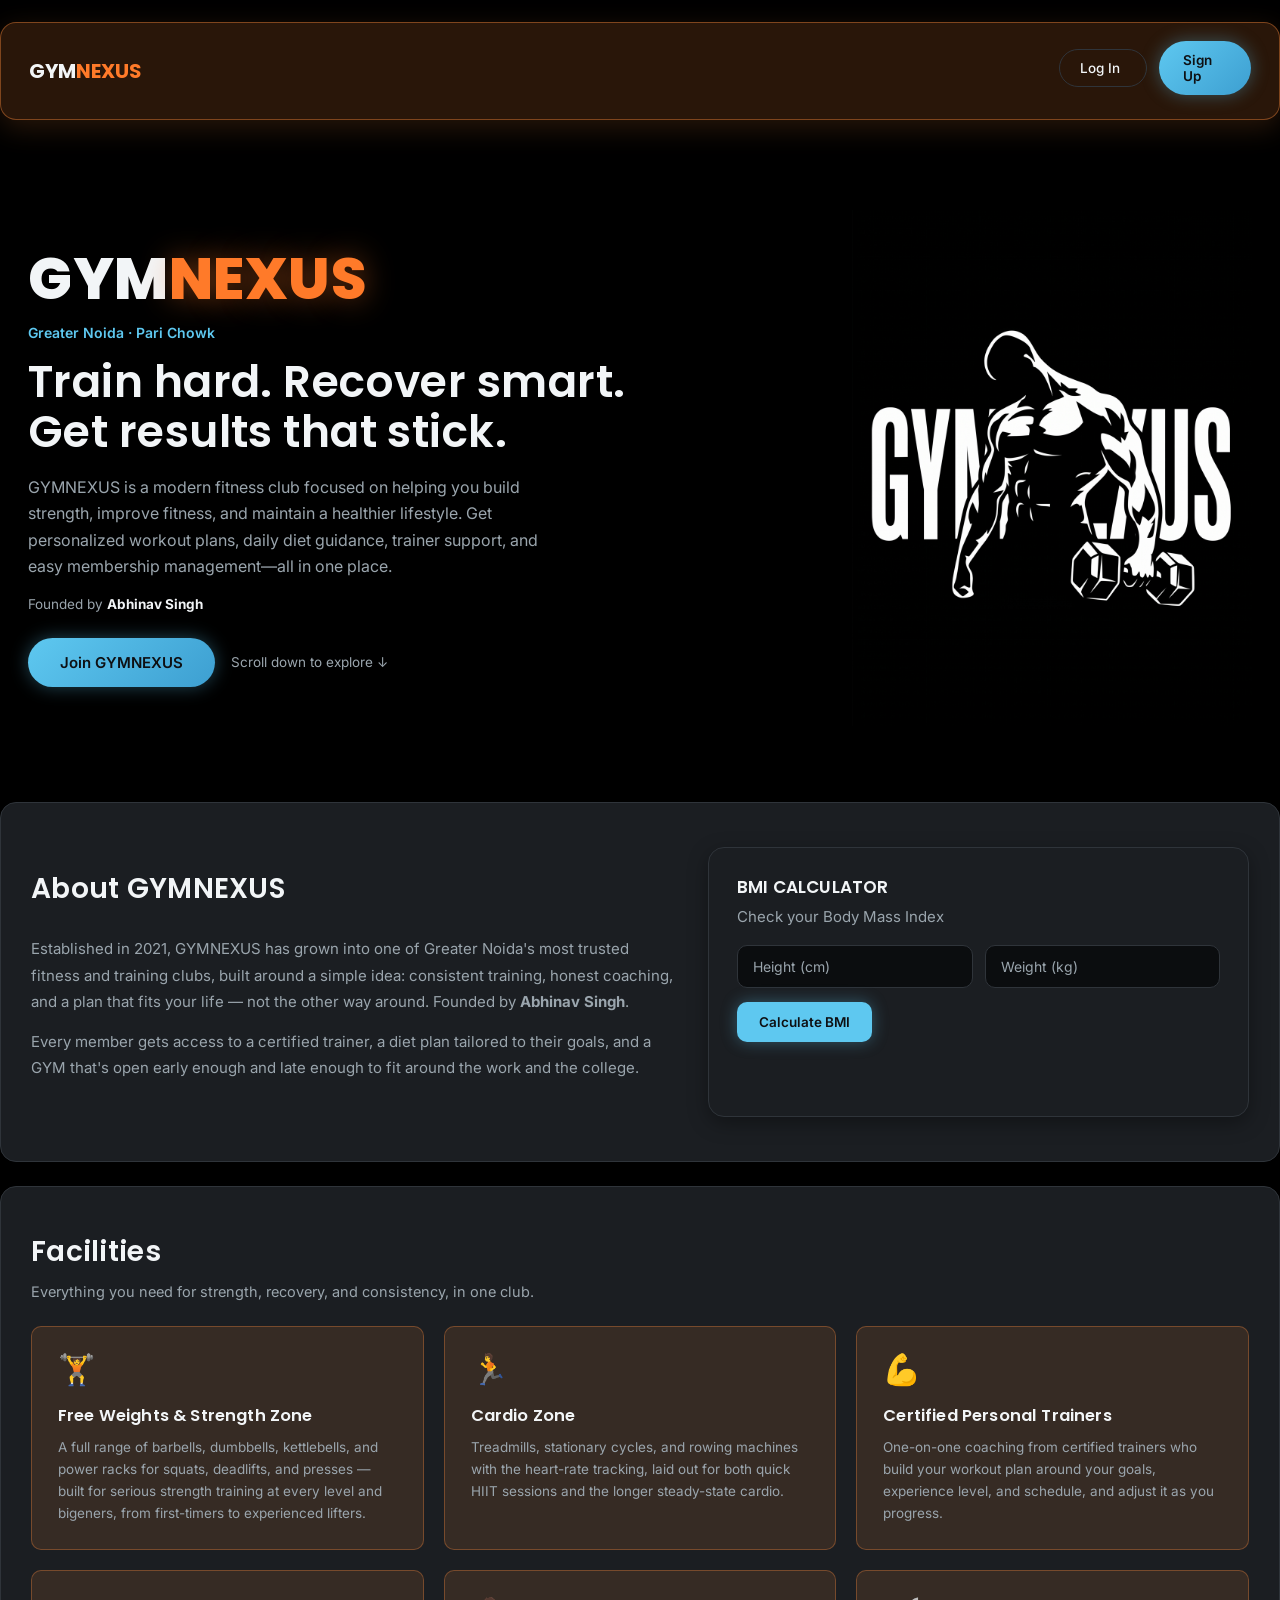
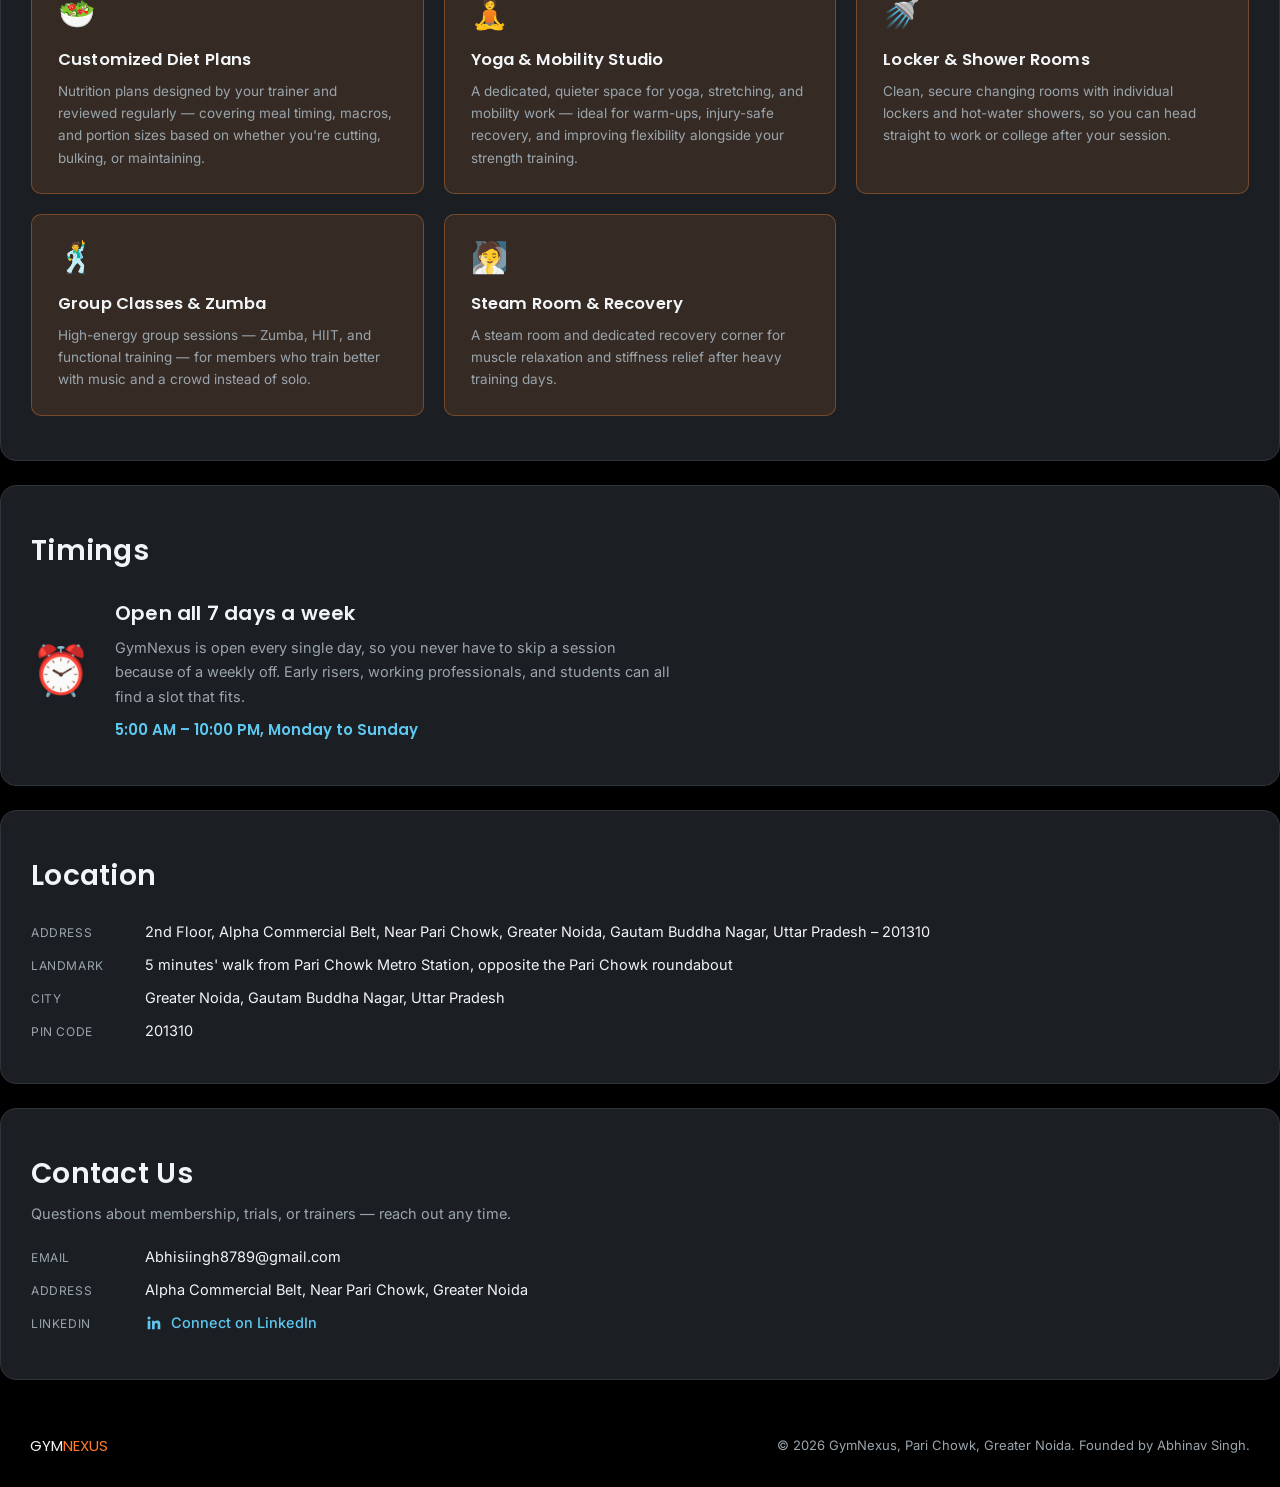
==== commit 11633f8e: "improved the ui and functionality of  member page" ====
--- a/index.html
+++ b/index.html
@@ -71,12 +71,12 @@
       <div class="facility-card info-card">
         <span class="icon">🏋️</span>
         <h3>Free Weights & Strength Zone</h3>
-        <p>A full range of barbells, dumbbells, kettlebells, and power racks for squats, deadlifts, and presses — built for serious strength training at every level, from first-timers to experienced lifters.</p>
+        <p>A full range of barbells, dumbbells, kettlebells, and power racks for squats, deadlifts, and presses — built for serious strength training at every level and bigeners, from first-timers to experienced lifters.</p>
       </div>
       <div class="facility-card info-card">
         <span class="icon">🏃</span>
         <h3>Cardio Zone</h3>
-        <p>Treadmills, stationary cycles, and rowing machines with heart-rate tracking, laid out for both quick HIIT sessions and longer steady-state cardio.</p>
+        <p>Treadmills, stationary cycles, and rowing machines with the heart-rate tracking, laid out for both quick HIIT sessions and the longer steady-state cardio.</p>
       </div>
       <div class="facility-card info-card">
         <span class="icon">💪</span>
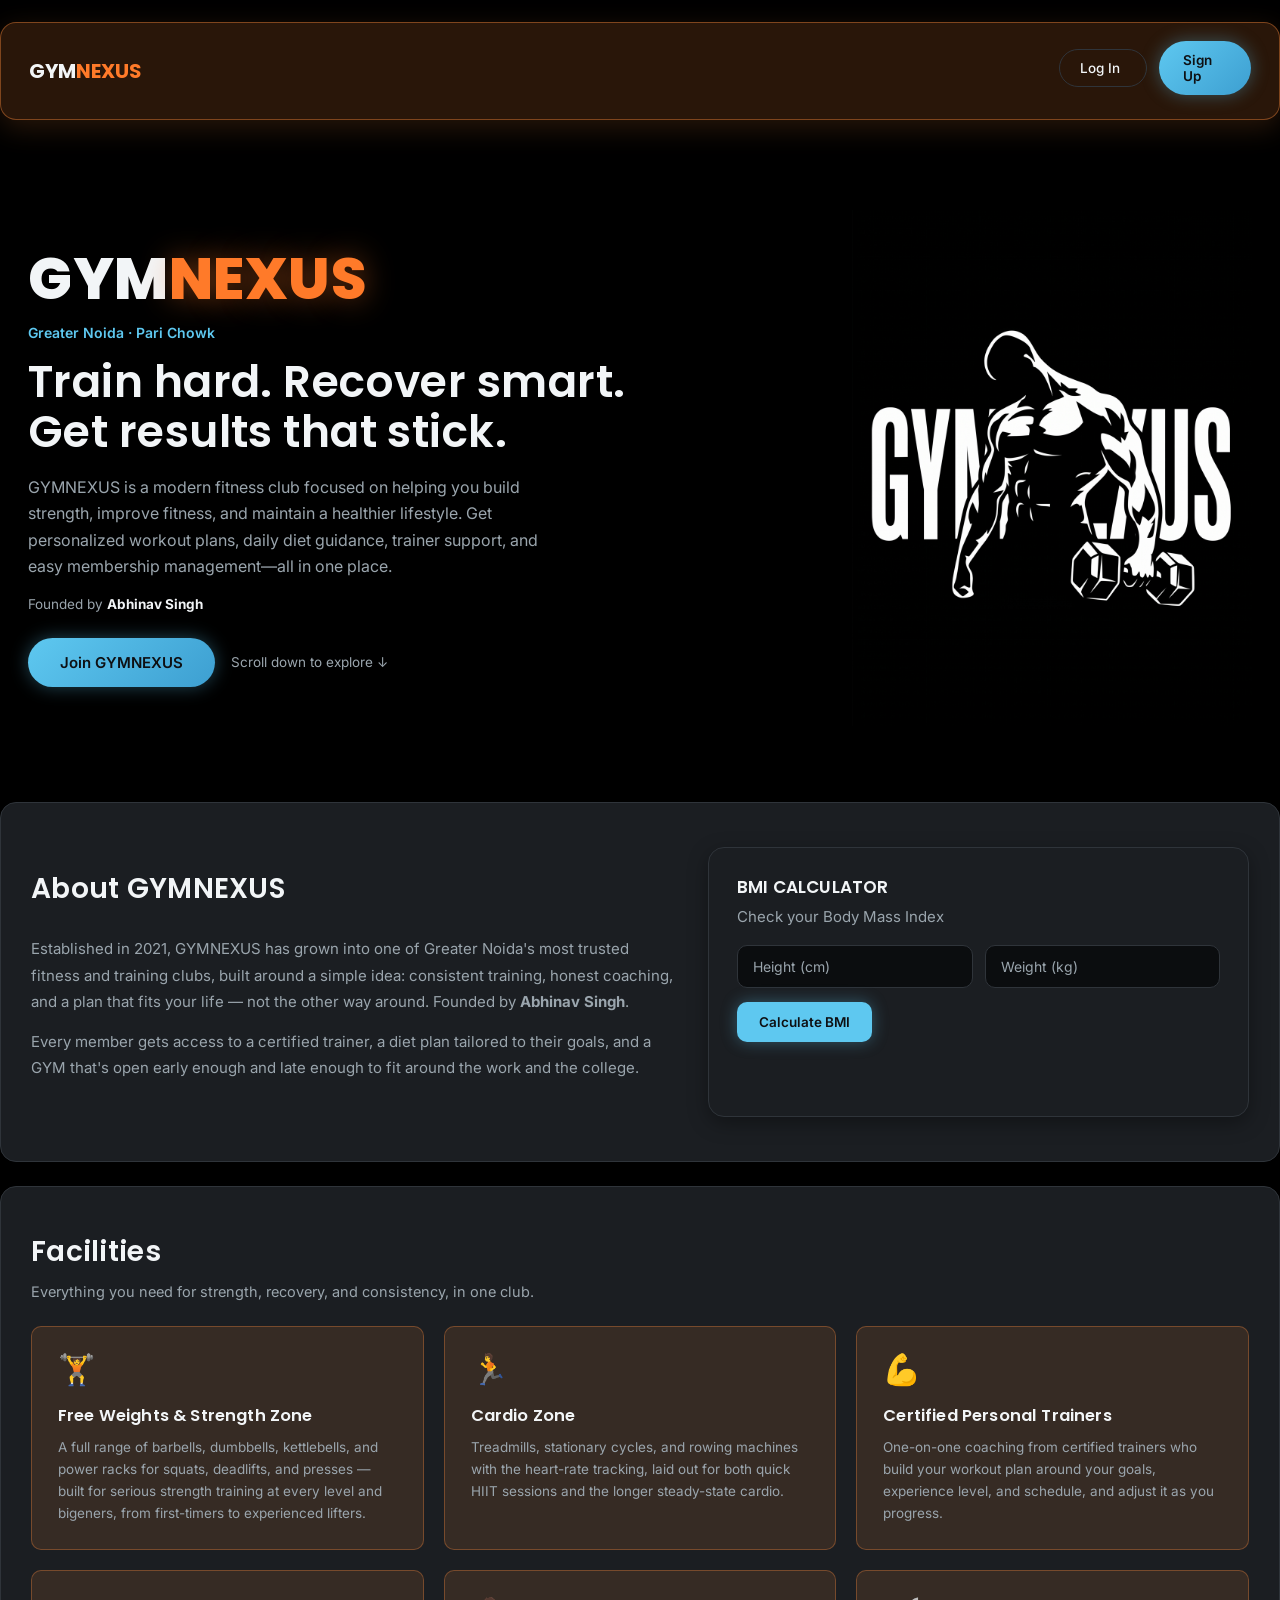
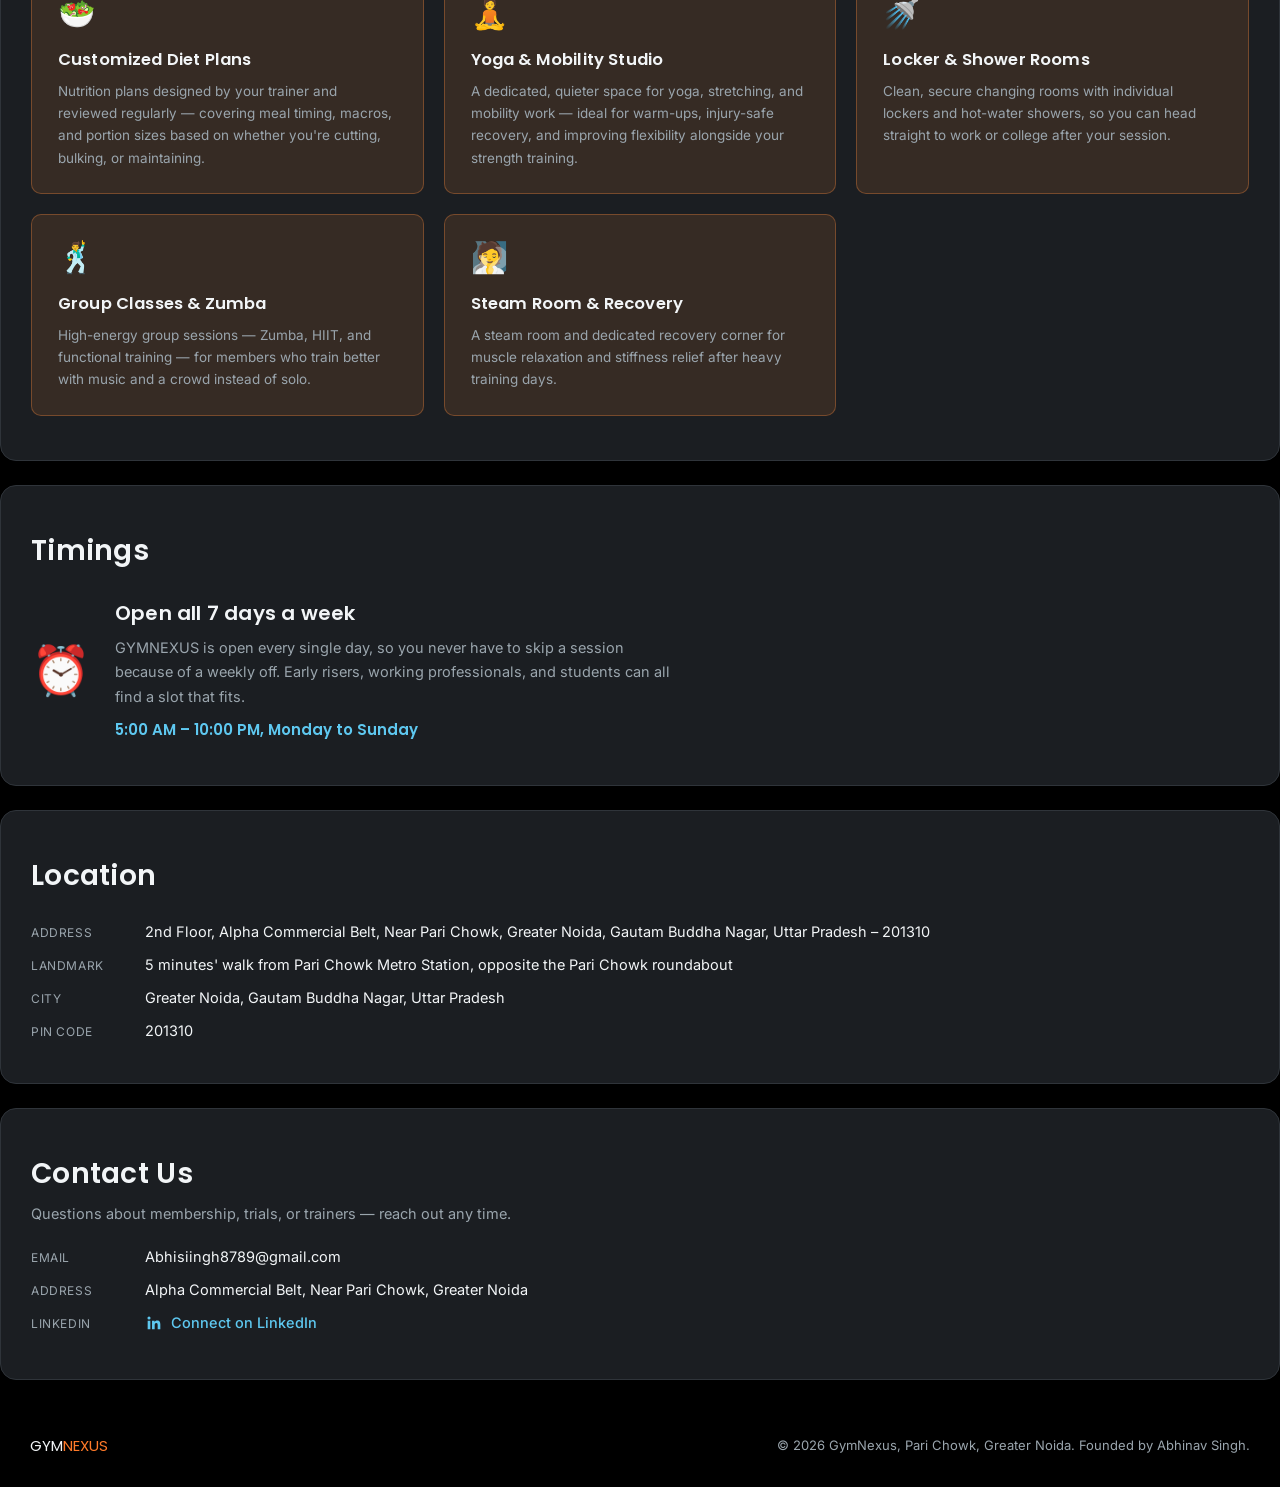
==== commit c09688ef: "updated the files in intex.html and member.html" ====
--- a/index.html
+++ b/index.html
@@ -73,12 +73,14 @@
         <h3>Free Weights & Strength Zone</h3>
         <p>A full range of barbells, dumbbells, kettlebells, and power racks for squats, deadlifts, and presses — built for serious strength training at every level and bigeners, from first-timers to experienced lifters.</p>
       </div>
+      
       <div class="facility-card info-card">
         <span class="icon">🏃</span>
         <h3>Cardio Zone</h3>
         <p>Treadmills, stationary cycles, and rowing machines with the heart-rate tracking, laid out for both quick HIIT sessions and the longer steady-state cardio.</p>
-      </div>
-      <div class="facility-card info-card">
+      </div> 
+      <div class="facility-card info-card">
+
         <span class="icon">💪</span>
         <h3>Certified Personal Trainers</h3>
         <p>One-on-one coaching from certified trainers who build your workout plan around your goals, experience level, and schedule, and adjust it as you progress.</p>
@@ -120,7 +122,7 @@
       <div class="icon-big">⏰</div>
       <div>
         <h3>Open all 7 days a week</h3>
-        <p>GymNexus is open every single day, so you never have to skip a session because of a weekly off. Early risers, working professionals, and students can all find a slot that fits.</p>
+        <p>GYMNEXUS is open every single day, so you never have to skip a session because of a weekly off. Early risers, working professionals, and students can all find a slot that fits.</p>
         <div class="hours">5:00 AM – 10:00 PM, Monday to Sunday</div>
       </div>
     </div>
--- a/css/style.css
+++ b/css/style.css
@@ -1,6 +1,7 @@
 /* ============================================
    GymNexus — Shared Theme (solid, no glass)
-   Charcoal black base + light blue accent
+   Charcoal black base + light blue accent     
+   
    ============================================ */
 
 :root{
